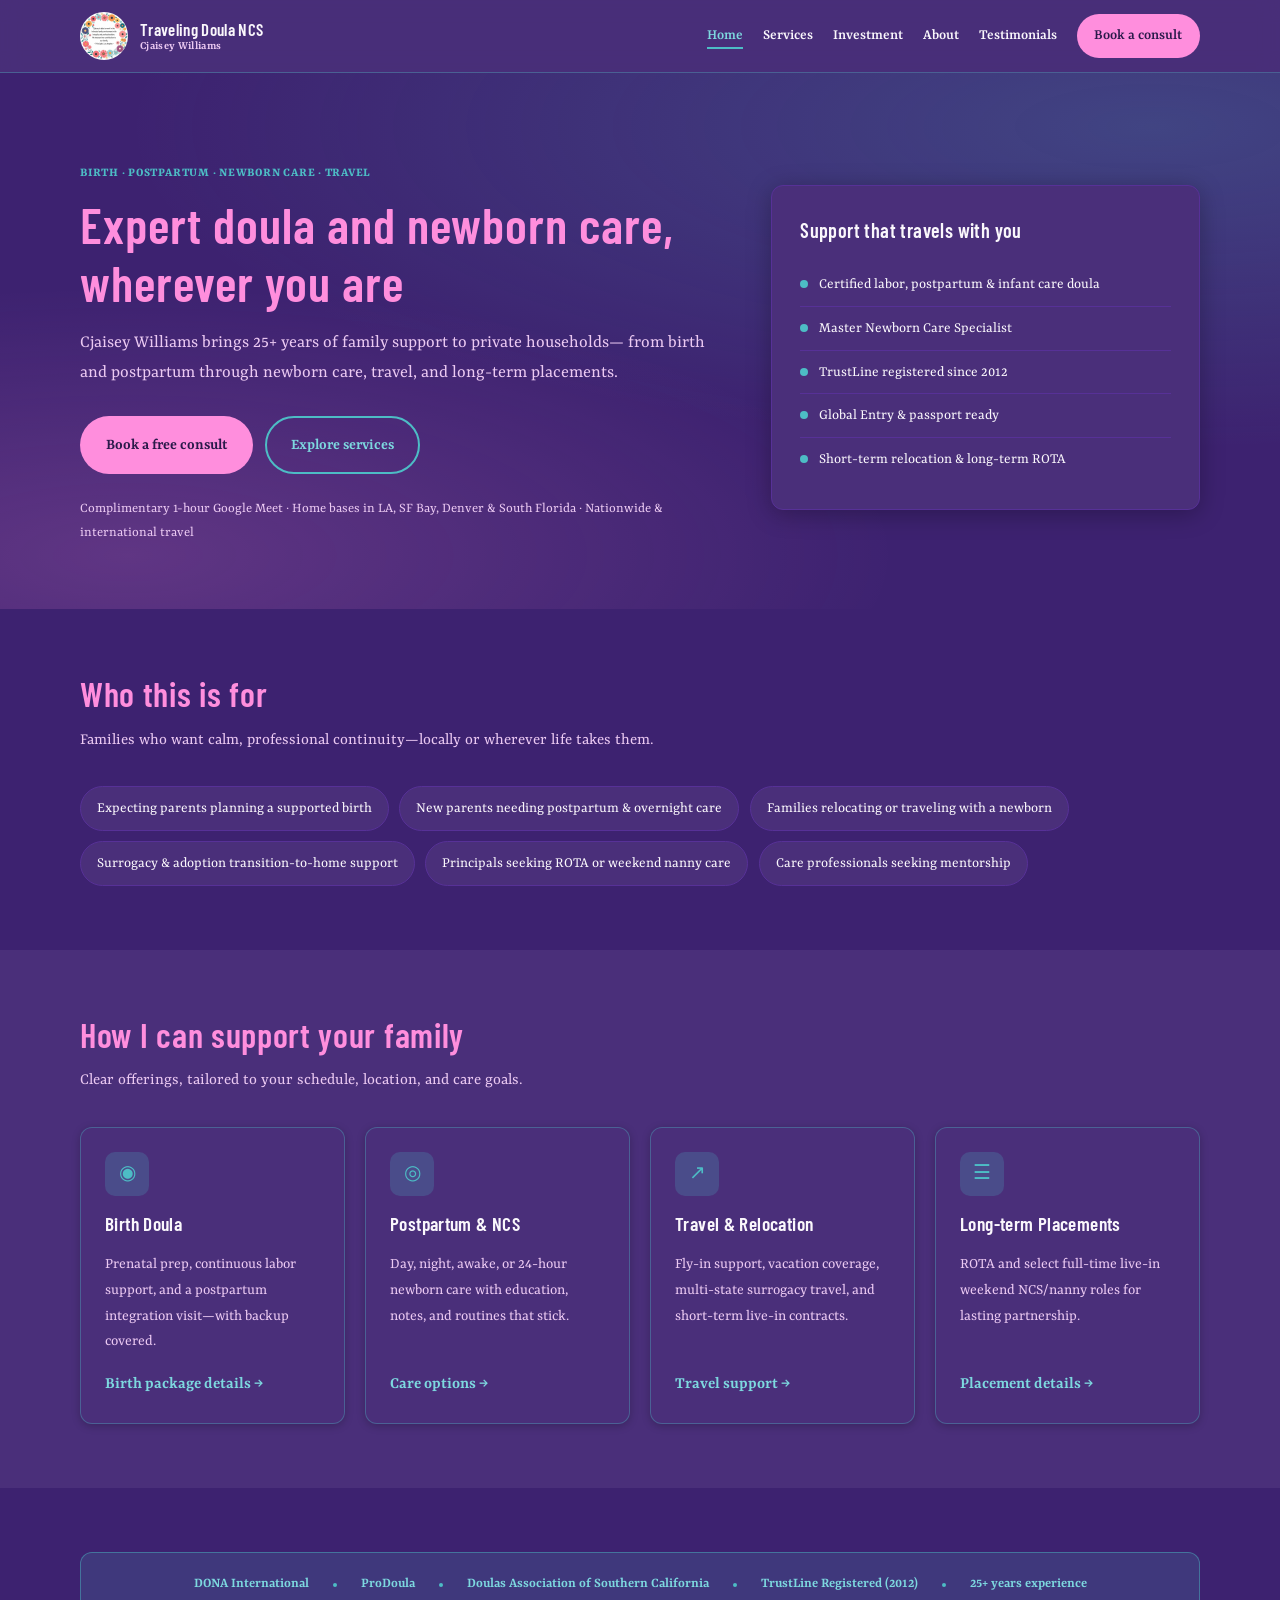
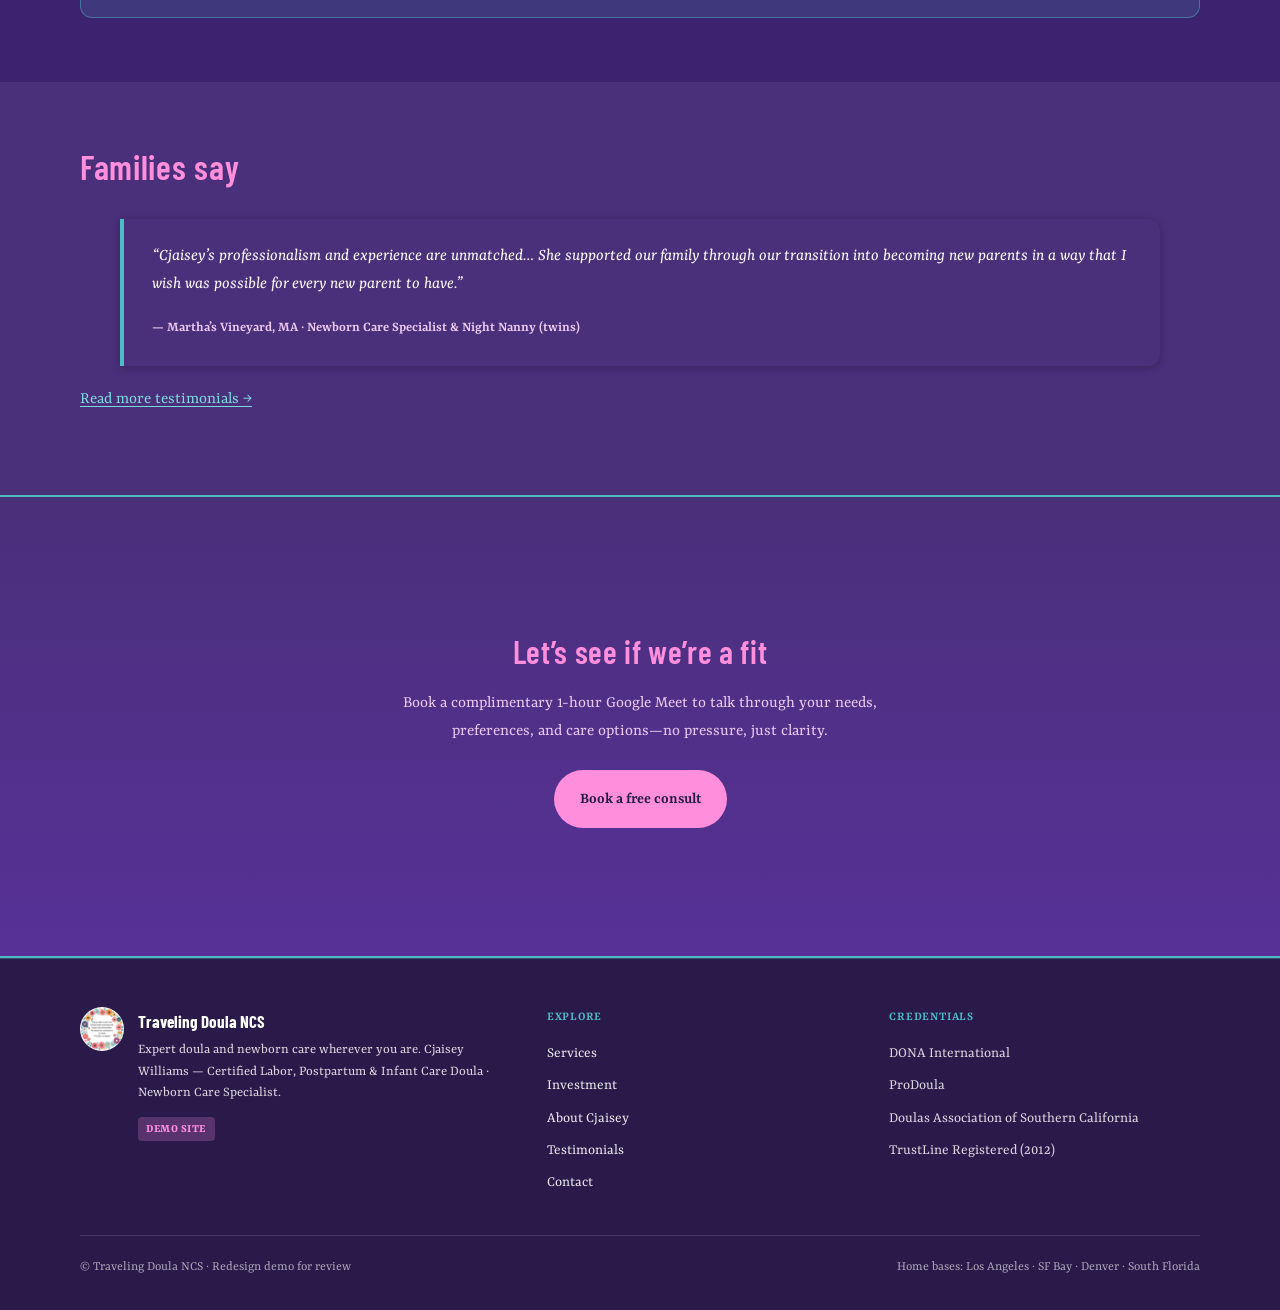
==== index.html @ 1f901da9 "Add Traveling Doula NCS redesign demo for GitHub Pages Publish the static HTML/CSS/JS demo at the re" ====
<!DOCTYPE html>
<html lang="en">
<head>
  <meta charset="utf-8">
  <meta name="viewport" content="width=device-width, initial-scale=1">
  <meta name="description" content="Traveling Doula NCS — Expert birth, postpartum, and newborn care from Cjaisey Williams. Available nationwide and internationally.">
  <title>Traveling Doula NCS — Expert Care Wherever You Are</title>
  <link rel="preconnect" href="https://fonts.googleapis.com">
  <link rel="preconnect" href="https://fonts.gstatic.com" crossorigin>
  <link href="https://fonts.googleapis.com/css2?family=Barlow+Condensed:wght@400;500;600;700&family=Rasa:ital,wght@0,300;0,400;0,500;0,600;0,700;1,400&display=swap" rel="stylesheet">
  <link rel="stylesheet" href="styles.css">
  <link rel="icon" href="assets/logo.png" type="image/png">
</head>
<body>
  <a class="skip-link" href="#main">Skip to content</a>

  <header class="site-header">
    <div class="container header-inner">
      <a class="logo-link" href="index.html">
        <img src="assets/logo.png" width="48" height="48" alt="">
        <span class="logo-text">
          <strong>Traveling Doula NCS</strong>
          <span>Cjaisey Williams</span>
        </span>
      </a>
      <button class="nav-toggle" type="button" aria-expanded="false" aria-controls="site-nav" aria-label="Open menu">
        Menu
      </button>
      <nav class="site-nav" id="site-nav" aria-label="Primary">
        <ul class="nav-list">
          <li><a href="index.html" aria-current="page">Home</a></li>
          <li><a href="services.html">Services</a></li>
          <li><a href="investment.html">Investment</a></li>
          <li><a href="about.html">About</a></li>
          <li><a href="testimonials.html">Testimonials</a></li>
          <li><a href="contact.html" class="nav-cta">Book a consult</a></li>
        </ul>
      </nav>
    </div>
  </header>

  <main id="main">
    <section class="hero">
      <div class="container hero-grid">
        <div>
          <p class="hero-eyebrow">Birth · Postpartum · Newborn Care · Travel</p>
          <h1>Expert doula and newborn care, wherever you are</h1>
          <p class="hero-lead">
            Cjaisey Williams brings 25+ years of family support to private households—
            from birth and postpartum through newborn care, travel, and long-term placements.
          </p>
          <div class="hero-actions">
            <a class="btn btn-primary" href="contact.html">Book a free consult</a>
            <a class="btn btn-secondary" href="services.html">Explore services</a>
          </div>
          <p class="hero-meta">Complimentary 1-hour Google Meet · Home bases in LA, SF Bay, Denver &amp; South Florida · Nationwide &amp; international travel</p>
        </div>
        <aside class="hero-card" aria-label="At a glance">
          <h2>Support that travels with you</h2>
          <ul>
            <li>Certified labor, postpartum &amp; infant care doula</li>
            <li>Master Newborn Care Specialist</li>
            <li>TrustLine registered since 2012</li>
            <li>Global Entry &amp; passport ready</li>
            <li>Short-term relocation &amp; long-term ROTA</li>
          </ul>
        </aside>
      </div>
    </section>

    <section class="section" aria-labelledby="who-heading">
      <div class="container">
        <div class="section-header">
          <h2 id="who-heading">Who this is for</h2>
          <p>Families who want calm, professional continuity—locally or wherever life takes them.</p>
        </div>
        <ul class="chip-list">
          <li class="chip">Expecting parents planning a supported birth</li>
          <li class="chip">New parents needing postpartum &amp; overnight care</li>
          <li class="chip">Families relocating or traveling with a newborn</li>
          <li class="chip">Surrogacy &amp; adoption transition-to-home support</li>
          <li class="chip">Principals seeking ROTA or weekend nanny care</li>
          <li class="chip">Care professionals seeking mentorship</li>
        </ul>
      </div>
    </section>

    <section class="section section-alt" aria-labelledby="pillars-heading">
      <div class="container">
        <div class="section-header">
          <h2 id="pillars-heading">How I can support your family</h2>
          <p>Clear offerings, tailored to your schedule, location, and care goals.</p>
        </div>
        <div class="cards cards-4">
          <article class="card">
            <div class="card-icon" aria-hidden="true">◉</div>
            <h3>Birth Doula</h3>
            <p>Prenatal prep, continuous labor support, and a postpartum integration visit—with backup covered.</p>
            <a class="card-link" href="services.html#birth">Birth package details</a>
          </article>
          <article class="card">
            <div class="card-icon" aria-hidden="true">◎</div>
            <h3>Postpartum &amp; NCS</h3>
            <p>Day, night, awake, or 24-hour newborn care with education, notes, and routines that stick.</p>
            <a class="card-link" href="services.html#postpartum">Care options</a>
          </article>
          <article class="card">
            <div class="card-icon" aria-hidden="true">↗</div>
            <h3>Travel &amp; Relocation</h3>
            <p>Fly-in support, vacation coverage, multi-state surrogacy travel, and short-term live-in contracts.</p>
            <a class="card-link" href="services.html#travel">Travel support</a>
          </article>
          <article class="card">
            <div class="card-icon" aria-hidden="true">☰</div>
            <h3>Long-term Placements</h3>
            <p>ROTA and select full-time live-in weekend NCS/nanny roles for lasting partnership.</p>
            <a class="card-link" href="services.html#long-term">Placement details</a>
          </article>
        </div>
      </div>
    </section>

    <section class="section" aria-labelledby="trust-heading">
      <div class="container">
        <h2 id="trust-heading" class="sr-only">Credentials and memberships</h2>
        <div class="trust-strip" role="list">
          <span role="listitem">DONA International</span>
          <span class="sep" aria-hidden="true"></span>
          <span role="listitem">ProDoula</span>
          <span class="sep" aria-hidden="true"></span>
          <span role="listitem">Doulas Association of Southern California</span>
          <span class="sep" aria-hidden="true"></span>
          <span role="listitem">TrustLine Registered (2012)</span>
          <span class="sep" aria-hidden="true"></span>
          <span role="listitem">25+ years experience</span>
        </div>
      </div>
    </section>

    <section class="section section-alt" aria-labelledby="quote-heading">
      <div class="container">
        <div class="section-header">
          <h2 id="quote-heading">Families say</h2>
        </div>
        <figure class="quote-card">
          <blockquote>
            “Cjaisey’s professionalism and experience are unmatched… She supported our family through our transition into becoming new parents in a way that I wish was possible for every new parent to have.”
          </blockquote>
          <figcaption><cite>— Martha’s Vineyard, MA · Newborn Care Specialist &amp; Night Nanny (twins)</cite></figcaption>
        </figure>
        <p style="margin-top:1.25rem"><a href="testimonials.html">Read more testimonials →</a></p>
      </div>
    </section>

    <section class="section section-sage">
      <div class="container cta-band">
        <h2>Let’s see if we’re a fit</h2>
        <p>Book a complimentary 1-hour Google Meet to talk through your needs, preferences, and care options—no pressure, just clarity.</p>
        <a class="btn btn-primary" href="contact.html">Book a free consult</a>
      </div>
    </section>
  </main>

  <footer class="site-footer">
    <div class="container">
      <div class="footer-grid">
        <div class="footer-brand">
          <img src="assets/logo.png" width="44" height="44" alt="">
          <div>
            <strong>Traveling Doula NCS</strong>
            <p>Expert doula and newborn care wherever you are. Cjaisey Williams — Certified Labor, Postpartum &amp; Infant Care Doula · Newborn Care Specialist.</p>
            <p style="margin-top:0.75rem"><span class="demo-badge">DEMO SITE</span></p>
          </div>
        </div>
        <div class="footer-col">
          <h3>Explore</h3>
          <ul>
            <li><a href="services.html">Services</a></li>
            <li><a href="investment.html">Investment</a></li>
            <li><a href="about.html">About Cjaisey</a></li>
            <li><a href="testimonials.html">Testimonials</a></li>
            <li><a href="contact.html">Contact</a></li>
          </ul>
        </div>
        <div class="footer-col">
          <h3>Credentials</h3>
          <ul>
            <li>DONA International</li>
            <li>ProDoula</li>
            <li>Doulas Association of Southern California</li>
            <li>TrustLine Registered (2012)</li>
          </ul>
        </div>
      </div>
      <div class="footer-bottom">
        <span>© Traveling Doula NCS · Redesign demo for review</span>
        <span>Home bases: Los Angeles · SF Bay · Denver · South Florida</span>
      </div>
    </div>
  </footer>

  <script src="main.js"></script>
</body>
</html>
---- styles.css ----
/* Traveling Doula NCS — Demo Redesign
   Dark purple canvas with live brand pink + teal. WCAG AA contrast preserved.
   Live hues: teal #4DBCC5, pink #FF8EDD, deep purple #573197, muted #7465A8,
   hover purple #B26ED6, lavender #EBC9F2, blue-gray #9199B8.
   Page bg #3D2270; cream text; pink CTAs with dark purple label text. */

:root {
  /* page canvas — deep purple (darker than live #573197 for pink text room) */
  --cream: #3D2270;
  --cream-dark: #573197;
  /* teal brand — bright for accents; lighter sibling for small links on purple */
  --sage: #4DBCC5;
  --sage-dark: #7DD8DF;
  --sage-light: #4A2F7A;
  /* primary text — cream / lavender on purple */
  --charcoal: #FAF7FC;
  --charcoal-muted: #EBC9F2;
  /* pink CTA fill (live #FF8EDD); hover slightly brighter/softer */
  --terracotta: #FF8EDD;
  --terracotta-dark: #F070C8;
  --blush: #EBC9F2;
  /* cards / panels — lighter purple on purple canvas */
  --white: #4A2F7A;
  --focus: #4DBCC5;
  /* pink-button label (dark purple on pink ≈ 7.6:1) */
  --on-pink: #2A1A4A;
  /* true near-white for rare cases (skip link, etc.) */
  --ink-inverse: #FFFFFF;
  /* brand accents */
  --brand-teal: #4DBCC5;
  --brand-pink: #FF8EDD;
  --brand-purple: #573197;
  --brand-purple-deep: #3D2270;
  --brand-purple-header: #4A2F7A;
  --brand-purple-footer: #2A1A4A;
  --brand-purple-hover: #B26ED6;
  --brand-muted-purple: #7465A8;
  --brand-blue-gray: #9199B8;
  --brand-lavender: #EBC9F2;
  --radius: 12px;
  --radius-sm: 8px;
  --shadow: 0 4px 24px rgba(0, 0, 0, 0.28);
  --shadow-sm: 0 2px 8px rgba(0, 0, 0, 0.22);
  --font-display: "Barlow Condensed", "Arial Narrow", "Segoe UI", sans-serif;
  --font-body: "Rasa", Georgia, "Times New Roman", serif;
  --max: 1120px;
  --header-h: 72px;
  --space: clamp(1rem, 3vw, 2rem);
}

*, *::before, *::after { box-sizing: border-box; }

html {
  scroll-behavior: smooth;
  -webkit-text-size-adjust: 100%;
}

@media (prefers-reduced-motion: reduce) {
  html { scroll-behavior: auto; }
  *, *::before, *::after {
    animation-duration: 0.01ms !important;
    animation-iteration-count: 1 !important;
    transition-duration: 0.01ms !important;
  }
}

body {
  margin: 0;
  font-family: var(--font-body);
  font-size: 1.0625rem;
  line-height: 1.65;
  color: var(--charcoal);
  background: var(--cream);
  min-height: 100vh;
  overflow-x: clip;
}

/* Larger tap targets for interactive controls */
button,
.btn,
.nav-toggle,
.nav-cta {
  min-height: 44px;
}

img { max-width: 100%; height: auto; display: block; }

h1, h2, h3, h4, .site-title, .logo-text {
  letter-spacing: 0.02em;
  font-weight: 600;
}
a { color: var(--sage-dark); text-decoration-thickness: 1px; text-underline-offset: 3px; }
a:hover { color: var(--brand-pink); }

:focus-visible {
  outline: 3px solid var(--focus);
  outline-offset: 3px;
}

.skip-link {
  position: absolute;
  left: -9999px;
  top: 0;
  z-index: 1000;
  background: var(--brand-purple-footer);
  color: var(--ink-inverse);
  padding: 0.75rem 1.25rem;
  font-weight: 600;
  text-decoration: none;
  border-radius: 0 0 var(--radius-sm) 0;
  border: 2px solid transparent;
}
.skip-link:focus {
  left: 0;
  outline: 3px solid var(--focus);
  outline-offset: 2px;
  border-color: var(--sage);
}

.container {
  width: min(100% - 2rem, var(--max));
  margin-inline: auto;
}

/* Header */
.site-header {
  position: sticky;
  top: 0;
  z-index: 100;
  background: rgba(74, 47, 122, 0.94);
  backdrop-filter: blur(10px);
  border-bottom: 1px solid rgba(77, 188, 197, 0.35);
}

.header-inner {
  display: flex;
  align-items: center;
  justify-content: space-between;
  min-height: var(--header-h);
  gap: 1rem;
}

.logo-link {
  display: flex;
  align-items: center;
  gap: 0.75rem;
  text-decoration: none;
  color: var(--charcoal);
  flex-shrink: 0;
}
.logo-link img {
  width: 48px;
  height: 48px;
  border-radius: 50%;
  object-fit: cover;
}
.logo-text {
  display: flex;
  flex-direction: column;
  line-height: 1.2;
}
.logo-text strong {
  font-family: var(--font-display);
  font-size: 1.05rem;
  font-weight: 600;
}
.logo-text span {
  font-size: 0.75rem;
  color: var(--charcoal-muted);
}

.nav-toggle {
  display: none;
  background: transparent;
  border: 2px solid var(--sage);
  color: var(--sage-dark);
  border-radius: var(--radius-sm);
  padding: 0.5rem 0.85rem;
  min-width: 44px;
  min-height: 44px;
  cursor: pointer;
  font: inherit;
  font-weight: 600;
  font-size: 0.9rem;
}
.nav-toggle[aria-expanded="true"] {
  background: var(--sage);
  color: var(--on-pink);
}

.nav-list {
  display: flex;
  align-items: center;
  gap: 0.25rem 1.25rem;
  list-style: none;
  margin: 0;
  padding: 0;
}
.nav-list a {
  text-decoration: none;
  color: var(--charcoal);
  font-weight: 550;
  font-size: 0.95rem;
  padding: 0.35rem 0;
}
.nav-list a:hover,
.nav-list a[aria-current="page"] {
  color: var(--sage-dark);
}
.nav-list a[aria-current="page"] {
  box-shadow: inset 0 -2px 0 var(--sage);
}
.nav-cta {
  background: var(--terracotta) !important;
  color: var(--on-pink) !important;
  padding: 0.55rem 1.1rem !important;
  border-radius: 999px;
  box-shadow: none !important;
  text-decoration: none !important;
  display: inline-flex !important;
  align-items: center;
  justify-content: center;
  min-height: 44px;
}
.nav-cta:hover {
  background: var(--terracotta-dark) !important;
  color: var(--on-pink) !important;
}

@media (max-width: 860px) {
  .nav-toggle { display: inline-flex; align-items: center; justify-content: center; gap: 0.35rem; }
  .site-nav {
    position: fixed;
    inset: var(--header-h) 0 auto 0;
    background: var(--cream);
    border-bottom: 1px solid var(--cream-dark);
    padding: 0.75rem 1rem 1.25rem;
    transform: translateY(-120%);
    opacity: 0;
    visibility: hidden;
    transition: transform 0.2s ease, opacity 0.2s ease, visibility 0.2s;
    max-height: calc(100vh - var(--header-h));
    overflow-y: auto;
    -webkit-overflow-scrolling: touch;
    box-shadow: var(--shadow);
  }
  .site-nav.is-open {
    transform: translateY(0);
    opacity: 1;
    visibility: visible;
  }
  .nav-list {
    flex-direction: column;
    align-items: stretch;
    gap: 0.15rem;
  }
  .nav-list a {
    display: flex;
    align-items: center;
    min-height: 44px;
    padding: 0.75rem 1rem;
    border-radius: var(--radius-sm);
  }
  .nav-list a[aria-current="page"] {
    background: var(--sage-light);
    box-shadow: none;
  }
  .nav-cta {
    text-align: center;
    margin-top: 0.5rem;
    width: 100%;
  }
  body.nav-open { overflow: hidden; }
  /* Prevent logo + menu crowding on narrow phones */
  .logo-text strong { font-size: 0.98rem; }
  .logo-link img { width: 44px; height: 44px; }
}

@media (max-width: 380px) {
  .logo-text span { display: none; }
  .container { width: min(100% - 1.5rem, var(--max)); }
}

/* Buttons */
.btn {
  display: inline-flex;
  align-items: center;
  justify-content: center;
  gap: 0.5rem;
  padding: 0.85rem 1.5rem;
  min-height: 44px;
  border-radius: 999px;
  font-family: inherit;
  font-size: 1rem;
  font-weight: 600;
  text-decoration: none;
  border: 2px solid transparent;
  cursor: pointer;
  transition: background 0.15s, color 0.15s, border-color 0.15s;
}
.btn-primary {
  background: var(--terracotta);
  color: var(--on-pink);
}
.btn-primary:hover {
  background: var(--terracotta-dark);
  color: var(--on-pink);
}
.btn-secondary {
  background: transparent;
  color: var(--sage-dark);
  border-color: var(--sage);
}
.btn-secondary:hover {
  background: rgba(77, 188, 197, 0.18);
  color: var(--charcoal);
  border-color: var(--sage-dark);
}
.btn-ghost {
  background: var(--white);
  color: var(--charcoal);
  border-color: var(--cream-dark);
}
.btn-ghost:hover {
  border-color: var(--sage);
}

/* Hero */
.hero {
  padding: clamp(2.5rem, 6vw, 5rem) 0 clamp(2rem, 5vw, 4rem);
  background:
    radial-gradient(ellipse 80% 60% at 90% 10%, rgba(77, 188, 197, 0.22), transparent),
    radial-gradient(ellipse 60% 50% at 10% 90%, rgba(255, 142, 221, 0.18), transparent),
    var(--cream);
}
.hero-grid {
  display: grid;
  gap: 2.5rem;
  align-items: center;
}
@media (min-width: 800px) {
  .hero-grid { grid-template-columns: 1.2fr 0.8fr; gap: 3rem; }
}
.hero-eyebrow {
  display: inline-block;
  font-size: 0.8rem;
  font-weight: 700;
  letter-spacing: 0.06em;
  text-transform: uppercase;
  color: var(--sage);
  margin-bottom: 0.75rem;
}
.hero h1 {
  font-family: var(--font-display);
  font-size: clamp(2rem, 5vw, 3.15rem);
  font-weight: 600;
  line-height: 1.15;
  margin: 0 0 1rem;
  color: var(--brand-pink);
}
.hero-lead {
  font-size: 1.15rem;
  color: var(--charcoal-muted);
  margin: 0 0 1.75rem;
  max-width: 36em;
}
.hero-actions {
  display: flex;
  flex-wrap: wrap;
  gap: 0.75rem;
  margin-bottom: 1.5rem;
}
@media (max-width: 480px) {
  .hero-actions { flex-direction: column; align-items: stretch; }
  .hero-actions .btn { width: 100%; }
  .hero-card { padding: 1.25rem; }
  .hero { padding-top: 2rem; }
}
.hero-meta {
  font-size: 0.9rem;
  color: var(--charcoal-muted);
  margin: 0;
}
.hero-card {
  background: var(--white);
  border-radius: var(--radius);
  padding: 1.75rem;
  box-shadow: var(--shadow);
  border: 1px solid var(--cream-dark);
}
.hero-card h2 {
  font-family: var(--font-display);
  font-size: 1.25rem;
  margin: 0 0 1rem;
}
.hero-card ul {
  margin: 0;
  padding: 0;
  list-style: none;
}
.hero-card li {
  display: flex;
  gap: 0.65rem;
  padding: 0.55rem 0;
  border-bottom: 1px solid var(--cream-dark);
  font-size: 0.95rem;
}
.hero-card li:last-child { border-bottom: none; }
.hero-card li::before {
  content: "";
  width: 8px;
  height: 8px;
  margin-top: 0.5rem;
  border-radius: 50%;
  background: var(--sage);
  flex-shrink: 0;
}

/* Sections */
.section {
  padding: clamp(2.5rem, 5vw, 4.5rem) 0;
}
.section-alt { background: var(--white); }
.section-sage {
  background: linear-gradient(180deg, #4A2F7A 0%, #573197 100%);
  color: var(--charcoal);
  border-block: 2px solid var(--sage);
}
.section-sage a { color: var(--sage-dark); }
.section-sage .btn-primary {
  background: var(--terracotta);
  color: var(--on-pink);
}
.section-sage .btn-primary:hover {
  background: var(--terracotta-dark);
  color: var(--on-pink);
}
.section-header {
  max-width: 40rem;
  margin-bottom: 2rem;
}
.section-header h2 {
  font-family: var(--font-display);
  font-size: clamp(1.6rem, 3vw, 2.15rem);
  font-weight: 600;
  margin: 0 0 0.75rem;
  line-height: 1.2;
  color: var(--brand-pink);
}
.section-header p {
  margin: 0;
  color: var(--charcoal-muted);
  font-size: 1.05rem;
}
.section-sage .section-header p { color: var(--charcoal-muted); }

/* Cards grid */
.cards {
  display: grid;
  gap: 1.25rem;
}
@media (min-width: 600px) {
  .cards-2 { grid-template-columns: repeat(2, 1fr); }
  .cards-3 { grid-template-columns: repeat(2, 1fr); }
  .cards-4 { grid-template-columns: repeat(2, 1fr); }
}
@media (min-width: 900px) {
  .cards-3 { grid-template-columns: repeat(3, 1fr); }
  .cards-4 { grid-template-columns: repeat(4, 1fr); }
}

.card {
  background: var(--white);
  border: 1px solid rgba(77, 188, 197, 0.35);
  border-radius: var(--radius);
  padding: 1.5rem;
  box-shadow: var(--shadow-sm);
  display: flex;
  flex-direction: column;
  gap: 0.75rem;
  height: 100%;
}
.card-icon {
  width: 44px;
  height: 44px;
  border-radius: 10px;
  background: rgba(77, 188, 197, 0.2);
  color: var(--sage);
  display: grid;
  place-items: center;
  font-size: 1.25rem;
}
.card h3 {
  font-family: var(--font-display);
  font-size: 1.2rem;
  font-weight: 600;
  margin: 0;
}
.card p {
  margin: 0;
  color: var(--charcoal-muted);
  flex-grow: 1;
  font-size: 0.98rem;
}
.card .card-link,
a.card .card-link {
  font-weight: 600;
  text-decoration: none;
  color: var(--sage-dark);
  margin-top: 0.25rem;
}
.card a.card-link:hover,
a.card:hover .card-link,
a.card:focus-visible .card-link {
  color: var(--brand-pink);
}
.card-link::after { content: " →"; }

/* Whole-card jump links (services hub) */
a.card {
  text-decoration: none;
  color: inherit;
  transition: border-color 0.15s, box-shadow 0.15s;
}
a.card:hover {
  border-color: var(--sage);
  box-shadow: var(--shadow);
}
a.card:focus-visible {
  outline: 3px solid var(--focus);
  outline-offset: 3px;
}

/* Trust strip */
.trust-strip {
  display: flex;
  flex-wrap: wrap;
  gap: 0.75rem 1.5rem;
  justify-content: center;
  align-items: center;
  padding: 1.25rem;
  background: rgba(77, 188, 197, 0.14);
  border: 1px solid rgba(77, 188, 197, 0.45);
  border-radius: var(--radius);
  font-size: 0.9rem;
  font-weight: 600;
  color: var(--sage-dark);
  text-align: center;
}
.trust-strip span { white-space: normal; }
@media (min-width: 700px) {
  .trust-strip span:not(.sep) { white-space: nowrap; }
}
.trust-strip .sep {
  width: 4px;
  height: 4px;
  border-radius: 50%;
  background: var(--sage);
  display: none;
}
@media (min-width: 700px) {
  .trust-strip .sep { display: inline-block; }
}

/* Who for */
.chip-list {
  display: flex;
  flex-wrap: wrap;
  gap: 0.65rem;
  list-style: none;
  margin: 0;
  padding: 0;
}
.chip {
  background: var(--white);
  border: 1px solid var(--cream-dark);
  border-radius: 999px;
  padding: 0.55rem 1rem;
  font-size: 0.95rem;
  color: var(--charcoal);
}
@media (max-width: 480px) {
  .chip { width: 100%; border-radius: var(--radius-sm); }
  .chip-list { gap: 0.5rem; }
}

/* Testimonial snippet */
.quote-card {
  background: var(--white);
  border-left: 4px solid var(--sage);
  border-radius: 0 var(--radius) var(--radius) 0;
  padding: 1.5rem 1.75rem;
  box-shadow: var(--shadow-sm);
}
.quote-card blockquote {
  margin: 0 0 1rem;
  font-size: 1.1rem;
  font-style: italic;
  color: var(--charcoal);
  line-height: 1.55;
}
.quote-card cite {
  font-style: normal;
  font-size: 0.9rem;
  font-weight: 600;
  color: var(--charcoal-muted);
}

/* Page hero (inner pages) */
.page-hero {
  padding: clamp(2rem, 4vw, 3rem) 0 1.5rem;
  border-bottom: 1px solid var(--cream-dark);
}
.page-hero h1 {
  font-family: var(--font-display);
  font-size: clamp(1.85rem, 4vw, 2.6rem);
  margin: 0 0 0.75rem;
  line-height: 1.2;
  color: var(--brand-pink);
}
.page-hero p {
  margin: 0;
  max-width: 40rem;
  color: var(--charcoal-muted);
  font-size: 1.1rem;
}

/* Tables */
.rate-table-wrap {
  overflow-x: auto;
  border-radius: var(--radius);
  border: 1px solid var(--cream-dark);
  background: var(--white);
  -webkit-overflow-scrolling: touch;
  overscroll-behavior-x: contain;
  scrollbar-gutter: stable;
}
.rate-table-wrap:focus-within {
  outline: 2px solid var(--focus);
  outline-offset: 2px;
}
table.rates {
  width: 100%;
  border-collapse: collapse;
  font-size: 0.95rem;
  min-width: 480px;
}
table.rates th,
table.rates td {
  padding: 0.9rem 1rem;
  text-align: left;
  border-bottom: 1px solid var(--cream-dark);
}
@media (max-width: 560px) {
  table.rates { font-size: 0.9rem; min-width: 420px; }
  table.rates th,
  table.rates td { padding: 0.85rem 0.75rem; }
}
table.rates th {
  background: rgba(77, 188, 197, 0.16);
  color: var(--sage-dark);
  font-weight: 700;
  font-size: 0.85rem;
  text-transform: uppercase;
  letter-spacing: 0.04em;
}
table.rates tr:last-child td { border-bottom: none; }
table.rates td:last-child,
table.rates th:last-child { text-align: right; }
.rate-note {
  font-size: 0.9rem;
  color: var(--charcoal-muted);
  margin: 0.75rem 0 0;
}

/* Package highlight */
.package-card {
  background: var(--white);
  border: 1px solid var(--cream-dark);
  border-radius: var(--radius);
  padding: 1.75rem;
  box-shadow: var(--shadow-sm);
}
@media (max-width: 480px) {
  .package-card { padding: 1.25rem; }
  .package-price { font-size: 1.75rem; }
  .card { padding: 1.25rem; }
  .section { padding-block: 2rem; }
  .page-hero { padding-top: 1.5rem; }
}
.package-card.featured {
  border-color: var(--sage);
  box-shadow: 0 0 0 1px var(--sage), var(--shadow);
}
.package-price {
  font-family: var(--font-display);
  font-size: 2rem;
  font-weight: 600;
  color: var(--sage-dark);
  margin: 0.25rem 0 1rem;
}
.package-price span {
  font-size: 1rem;
  font-family: var(--font-body);
  font-weight: 500;
  color: var(--charcoal-muted);
}
.package-card ul {
  margin: 0;
  padding: 0 0 0 1.15rem;
}
.package-card li { margin-bottom: 0.5rem; }
.badge {
  display: inline-block;
  background: rgba(77, 188, 197, 0.2);
  color: var(--sage-dark);
  border: 1px solid rgba(77, 188, 197, 0.45);
  font-size: 0.75rem;
  font-weight: 700;
  letter-spacing: 0.04em;
  text-transform: uppercase;
  padding: 0.3rem 0.65rem;
  border-radius: 999px;
  margin-bottom: 0.5rem;
}
.credit-banner {
  background: rgba(77, 188, 197, 0.14);
  border: 1px solid rgba(77, 188, 197, 0.4);
  border-radius: var(--radius);
  padding: 1.25rem 1.5rem;
  display: grid;
  gap: 1rem;
}
@media (min-width: 700px) {
  .credit-banner { grid-template-columns: 1fr 1fr; }
}
.credit-item strong {
  display: block;
  font-family: var(--font-display);
  font-size: 1.35rem;
  color: var(--sage-dark);
  margin-bottom: 0.25rem;
}

/* Accordion */
.accordion {
  border: 1px solid var(--cream-dark);
  border-radius: var(--radius);
  background: var(--white);
  overflow: hidden;
}
.accordion + .accordion { margin-top: 0.75rem; }
.accordion summary {
  padding: 1rem 1.15rem;
  min-height: 48px;
  font-weight: 650;
  cursor: pointer;
  list-style: none;
  display: flex;
  justify-content: space-between;
  align-items: center;
  gap: 1rem;
  color: var(--charcoal);
}
.accordion summary::-webkit-details-marker { display: none; }
.accordion summary::after {
  content: "+";
  font-size: 1.35rem;
  color: var(--sage);
  font-weight: 400;
  line-height: 1;
  flex-shrink: 0;
}
.accordion[open] summary::after { content: "−"; }
.accordion summary:hover { background: rgba(77, 188, 197, 0.12); }
.accordion summary:focus { outline: none; }
.accordion summary:focus-visible {
  outline: 3px solid var(--focus);
  outline-offset: -3px;
  background: rgba(77, 188, 197, 0.12);
}
@media (max-width: 480px) {
  .accordion summary { padding: 1rem; gap: 0.75rem; }
  .accordion-body { padding: 0 1rem 1.1rem; }
}
.accordion-body {
  padding: 0 1.25rem 1.25rem;
  color: var(--charcoal-muted);
  border-top: 1px solid var(--cream-dark);
}
.accordion-body > *:first-child { margin-top: 1rem; }
.accordion-body ul { padding-left: 1.2rem; }

/* Timeline / about */
.timeline {
  list-style: none;
  margin: 0;
  padding: 0;
  border-left: 3px solid var(--sage-light);
}
.timeline li {
  position: relative;
  padding: 0 0 1.5rem 1.5rem;
}
.timeline li::before {
  content: "";
  position: absolute;
  left: -7px;
  top: 0.4rem;
  width: 11px;
  height: 11px;
  border-radius: 50%;
  background: var(--sage);
  border: 2px solid var(--cream);
}
.timeline li:last-child { padding-bottom: 0; }
.timeline time {
  display: block;
  font-size: 0.8rem;
  font-weight: 700;
  color: var(--sage-dark);
  letter-spacing: 0.03em;
  margin-bottom: 0.2rem;
}
.timeline strong { display: block; margin-bottom: 0.15rem; }

.bio-grid {
  display: grid;
  gap: 2rem;
}
@media (min-width: 800px) {
  .bio-grid { grid-template-columns: 1.4fr 1fr; align-items: start; }
}
.stat-grid {
  display: grid;
  gap: 0.75rem;
  grid-template-columns: 1fr 1fr;
}
.stat {
  background: var(--white);
  border: 1px solid var(--cream-dark);
  border-radius: var(--radius-sm);
  padding: 1rem;
  text-align: center;
}
.stat strong {
  display: block;
  font-family: var(--font-display);
  font-size: 1.5rem;
  color: var(--sage-dark);
}
.stat span {
  font-size: 0.8rem;
  color: var(--charcoal-muted);
}

/* Testimonials page */
.testimonial-grid {
  display: grid;
  gap: 1.25rem;
}
@media (min-width: 700px) {
  .testimonial-grid { grid-template-columns: repeat(2, 1fr); }
}
.testimonial {
  background: var(--white);
  border: 1px solid var(--cream-dark);
  border-radius: var(--radius);
  padding: 1.5rem;
  box-shadow: var(--shadow-sm);
  display: flex;
  flex-direction: column;
}
.testimonial.span-2 {
  grid-column: 1 / -1;
}
.testimonial .tag {
  align-self: flex-start;
  font-size: 0.7rem;
  font-weight: 700;
  text-transform: uppercase;
  letter-spacing: 0.05em;
  background: var(--terracotta);
  color: var(--on-pink);
  padding: 0.25rem 0.55rem;
  border-radius: 999px;
  margin-bottom: 0.75rem;
}
.testimonial blockquote {
  margin: 0 0 1rem;
  flex-grow: 1;
  font-size: 1rem;
  line-height: 1.6;
}
.testimonial footer {
  font-size: 0.9rem;
  font-weight: 600;
  color: var(--charcoal-muted);
}

/* Forms */
.form-layout {
  display: grid;
  gap: 2rem;
}
@media (min-width: 800px) {
  .form-layout { grid-template-columns: 1fr 1.2fr; align-items: start; }
}
.contact-info {
  background: var(--white);
  border: 1px solid var(--cream-dark);
  border-radius: var(--radius);
  padding: 1.5rem;
}
.contact-info h2 {
  font-family: var(--font-display);
  font-size: 1.25rem;
  margin: 0 0 1rem;
}
.contact-info dl {
  margin: 0;
}
.contact-info dt {
  font-weight: 700;
  font-size: 0.85rem;
  color: var(--sage);
  margin-top: 1rem;
}
.contact-info dt:first-child { margin-top: 0; }
.contact-info dd {
  margin: 0.25rem 0 0;
  color: var(--charcoal-muted);
}

.demo-notice {
  background: rgba(178, 110, 214, 0.22);
  border: 1px solid var(--brand-purple-hover);
  color: var(--charcoal);
  border-radius: var(--radius-sm);
  padding: 0.9rem 1rem;
  font-size: 0.92rem;
  margin-bottom: 1.25rem;
  line-height: 1.5;
}
.demo-notice strong { color: var(--brand-pink); }

.form-card {
  background: var(--white);
  border: 1px solid var(--cream-dark);
  border-radius: var(--radius);
  padding: 1.5rem;
  box-shadow: var(--shadow-sm);
}
.form-row {
  display: grid;
  gap: 1rem;
  margin-bottom: 1rem;
}
@media (min-width: 560px) {
  .form-row.two { grid-template-columns: 1fr 1fr; }
}
.field label {
  display: block;
  font-weight: 600;
  font-size: 0.9rem;
  margin-bottom: 0.35rem;
}
.field .req {
  color: var(--brand-pink);
  font-weight: 700;
  margin-left: 0.15rem;
}
.field .hint {
  display: block;
  font-size: 0.8rem;
  font-weight: 400;
  color: var(--charcoal-muted);
  margin-top: 0.15rem;
}
.field .field-error {
  display: none;
  margin-top: 0.35rem;
  font-size: 0.85rem;
  font-weight: 600;
  color: #FFB4E8;
}
.was-validated .field input:invalid ~ .field-error,
.was-validated .field textarea:invalid ~ .field-error,
.was-validated .field select:invalid ~ .field-error,
.was-validated .field:has(:invalid) > .field-error {
  display: block;
}
.field input,
.field select,
.field textarea {
  width: 100%;
  min-height: 44px;
  padding: 0.7rem 0.85rem;
  border: 1.5px solid rgba(77, 188, 197, 0.45);
  border-radius: var(--radius-sm);
  font: inherit;
  background: #34205F;
  color: var(--charcoal);
}
.was-validated .field input:invalid,
.was-validated .field select:invalid,
.was-validated .field textarea:invalid {
  border-color: #FF8EDD;
  outline: 2px solid rgba(255, 142, 221, 0.35);
  outline-offset: 0;
}
.field input::placeholder,
.field textarea::placeholder {
  color: var(--brand-blue-gray);
}
.field input:focus,
.field select:focus,
.field textarea:focus {
  border-color: var(--sage);
  background: #3D2270;
  outline: 3px solid rgba(77, 188, 197, 0.45);
  outline-offset: 0;
}
.field option {
  background: #3D2270;
  color: var(--charcoal);
}
.field textarea { min-height: 120px; resize: vertical; }
.checkbox-group {
  display: flex;
  flex-wrap: wrap;
  gap: 0.5rem 1rem;
}
.checkbox-group label {
  display: flex;
  align-items: center;
  gap: 0.5rem;
  font-weight: 500;
  font-size: 0.95rem;
  cursor: pointer;
  min-height: 44px;
  padding: 0.25rem 0;
}
.checkbox-group input[type="checkbox"] {
  width: 1.15rem;
  height: 1.15rem;
  accent-color: var(--sage);
  flex-shrink: 0;
}
.form-actions { margin-top: 0.5rem; }
.form-success {
  display: none;
  background: rgba(77, 188, 197, 0.18);
  border: 1px solid var(--sage);
  color: var(--sage-dark);
  padding: 1rem;
  border-radius: var(--radius-sm);
  margin-top: 1rem;
  font-weight: 600;
}
.form-success.is-visible { display: block; }

/* CTA band */
.cta-band {
  text-align: center;
  padding: clamp(2.5rem, 5vw, 4rem) 0;
}
.cta-band h2 {
  font-family: var(--font-display);
  font-size: clamp(1.5rem, 3vw, 2rem);
  margin: 0 0 0.75rem;
  color: var(--brand-pink);
}
.cta-band p {
  margin: 0 auto 1.5rem;
  max-width: 32rem;
  color: var(--charcoal-muted);
}
.section-sage .cta-band p { color: var(--charcoal-muted); }

/* Footer */
.site-footer {
  background: var(--brand-purple-footer);
  color: rgba(250, 247, 252, 0.85);
  padding: 3rem 0 2rem;
  margin-top: auto;
  border-top: 1px solid rgba(77, 188, 197, 0.3);
}
.site-footer a {
  color: rgba(250, 247, 252, 0.92);
  text-decoration: none;
}
.site-footer a:hover { color: var(--brand-pink); text-decoration: underline; }
.footer-grid {
  display: grid;
  gap: 2rem;
  margin-bottom: 2rem;
}
@media (min-width: 700px) {
  .footer-grid { grid-template-columns: 1.4fr 1fr 1fr; }
}
.footer-brand {
  display: flex;
  gap: 0.85rem;
  align-items: flex-start;
}
.footer-brand img {
  width: 44px;
  height: 44px;
  border-radius: 50%;
  flex-shrink: 0;
}
.footer-brand strong {
  display: block;
  font-family: var(--font-display);
  color: var(--ink-inverse);
  margin-bottom: 0.35rem;
}
.footer-brand p {
  margin: 0;
  font-size: 0.9rem;
  line-height: 1.5;
}
.footer-col h3 {
  font-size: 0.8rem;
  text-transform: uppercase;
  letter-spacing: 0.06em;
  color: var(--sage);
  margin: 0 0 0.85rem;
}
.footer-col ul {
  list-style: none;
  margin: 0;
  padding: 0;
}
.footer-col li { margin-bottom: 0.45rem; font-size: 0.95rem; }
.footer-bottom {
  border-top: 1px solid rgba(255,255,255,0.12);
  padding-top: 1.25rem;
  font-size: 0.85rem;
  display: flex;
  flex-wrap: wrap;
  gap: 0.5rem 1.5rem;
  justify-content: space-between;
  color: rgba(255,255,255,0.6);
}
@media (max-width: 560px) {
  .site-footer { padding: 2.25rem 0 1.75rem; }
  .footer-grid { gap: 1.5rem; }
  .footer-bottom { flex-direction: column; gap: 0.5rem; }
  .footer-col li a {
    display: inline-flex;
    align-items: center;
    min-height: 44px;
  }
}
.demo-badge {
  display: inline-block;
  background: rgba(255, 142, 221, 0.22);
  color: var(--brand-pink);
  font-size: 0.75rem;
  font-weight: 700;
  padding: 0.2rem 0.55rem;
  border-radius: 4px;
  letter-spacing: 0.04em;
}

/* Utilities */
.mt-0 { margin-top: 0; }
.mb-1 { margin-bottom: 1rem; }
.mb-2 { margin-bottom: 2rem; }
.text-center { text-align: center; }
.sr-only {
  position: absolute;
  width: 1px;
  height: 1px;
  padding: 0;
  margin: -1px;
  overflow: hidden;
  clip: rect(0,0,0,0);
  white-space: nowrap;
  border: 0;
}
.prose { max-width: 42rem; }
.prose p { margin: 0 0 1rem; color: var(--charcoal-muted); }
.prose p:last-child { margin-bottom: 0; }
.two-col {
  display: grid;
  gap: 1.25rem;
}
@media (min-width: 700px) {
  .two-col { grid-template-columns: 1fr 1fr; }
}
.list-clean {
  margin: 0;
  padding: 0;
  list-style: none;
}
.list-clean li {
  padding: 0.75rem 0;
  border-bottom: 1px solid var(--cream-dark);
  display: flex;
  justify-content: space-between;
  gap: 0.5rem 1rem;
  flex-wrap: wrap;
  align-items: baseline;
}
@media (max-width: 480px) {
  .list-clean li { flex-direction: column; gap: 0.2rem; }
}
.list-clean li:last-child { border-bottom: none; }
.list-clean .label { font-weight: 600; }
.list-clean .value { color: var(--sage-dark); font-weight: 650; }
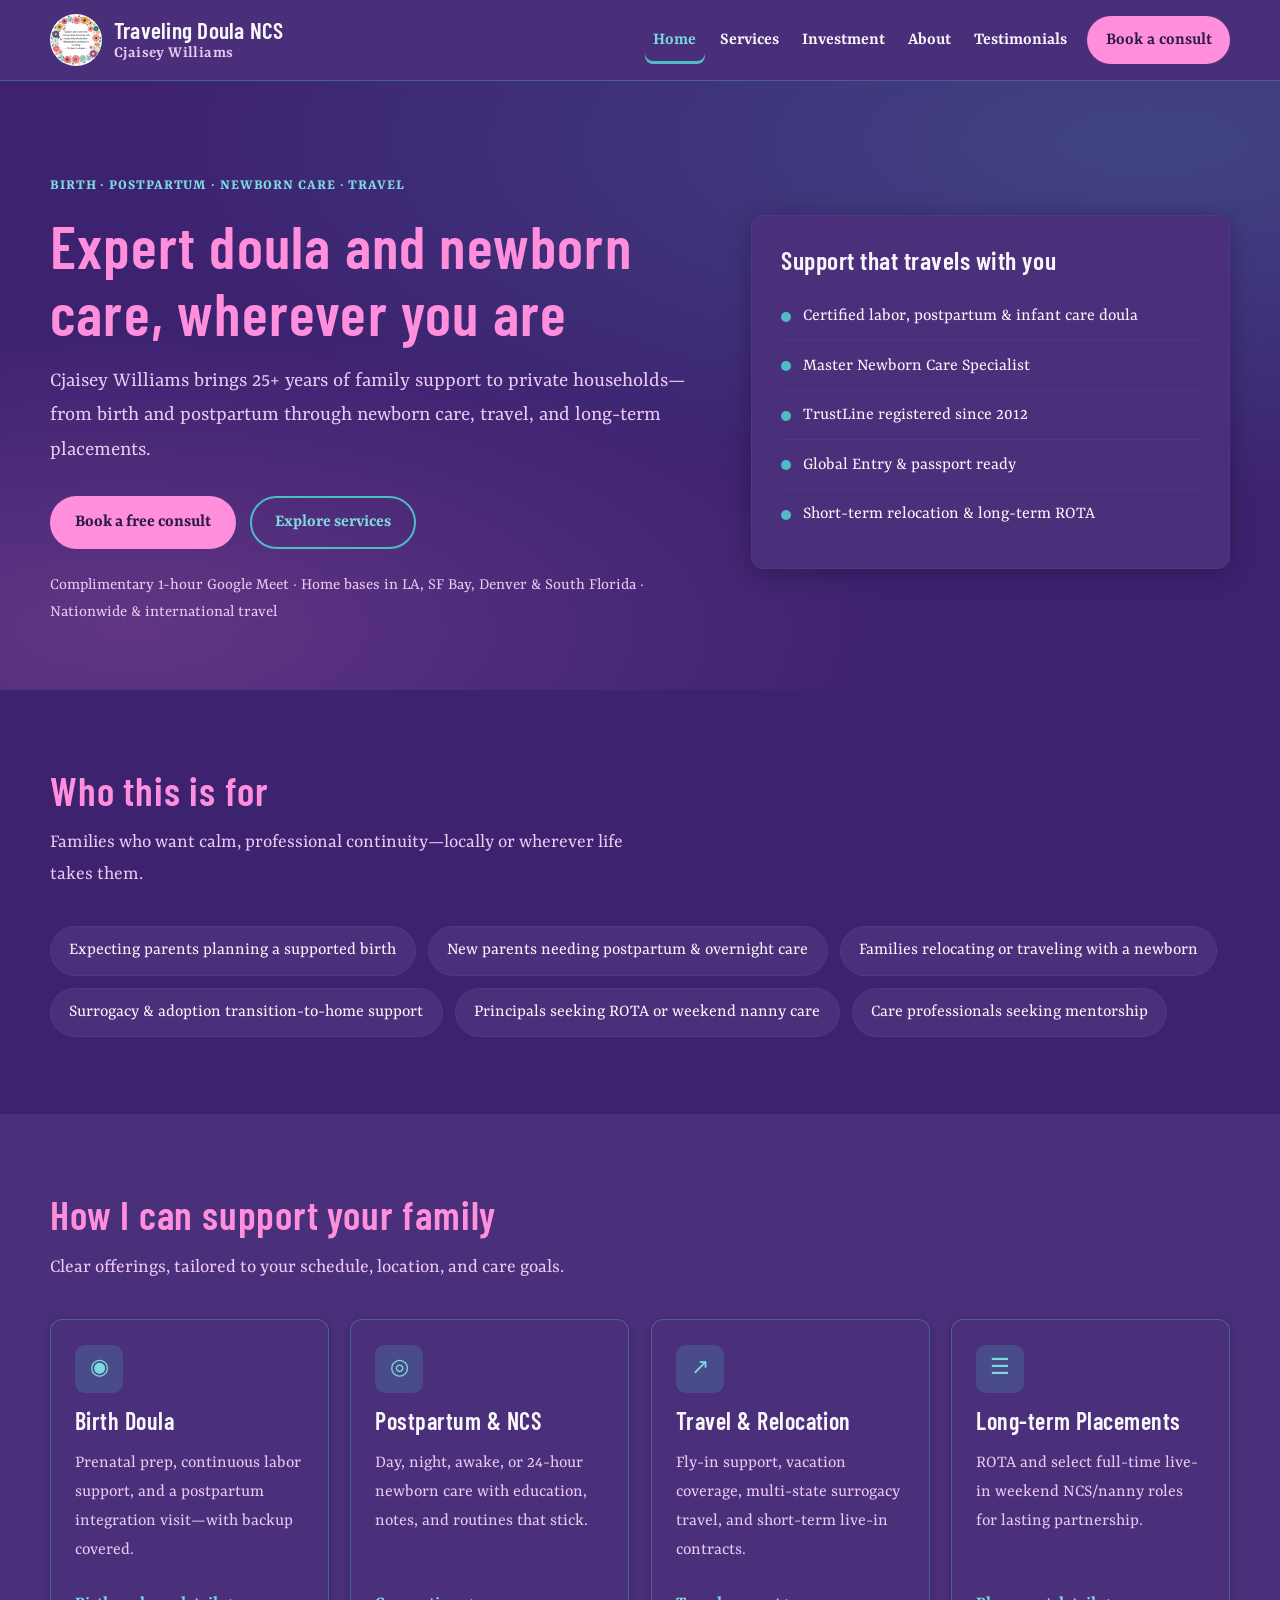
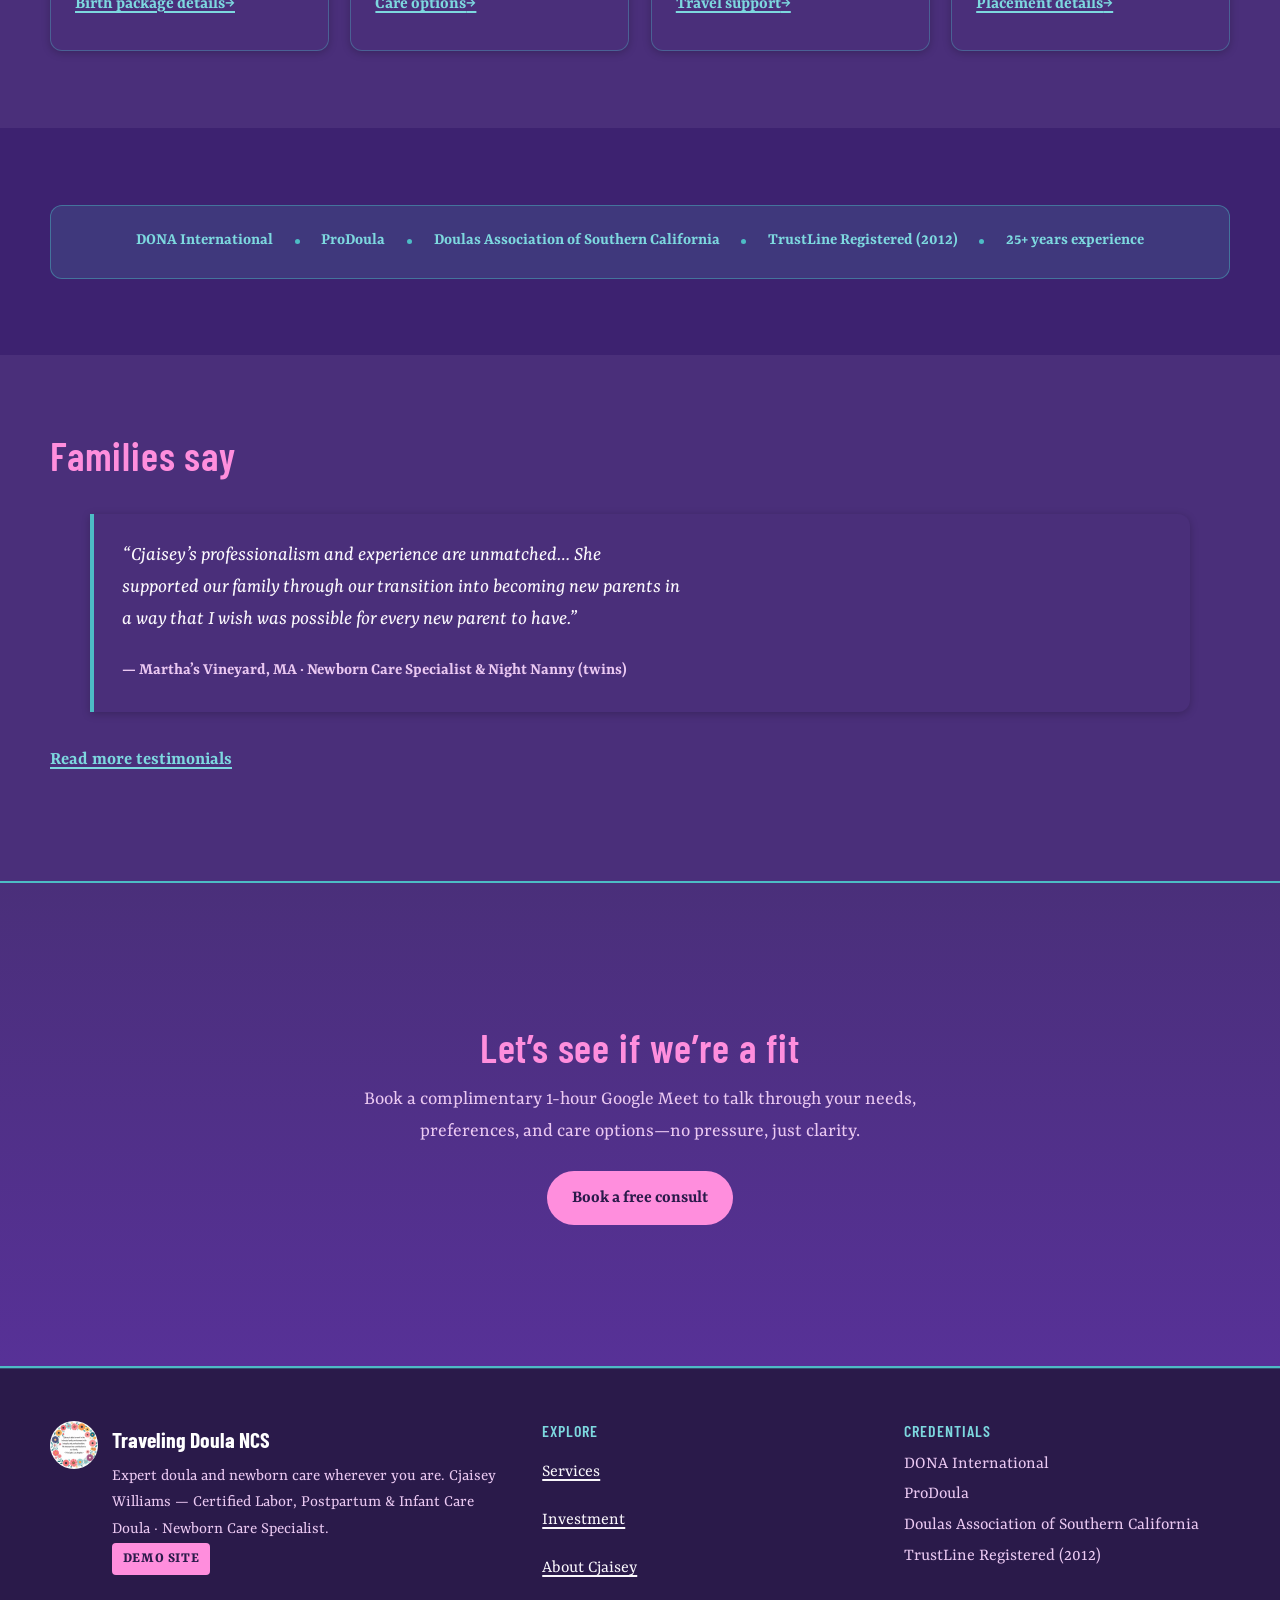
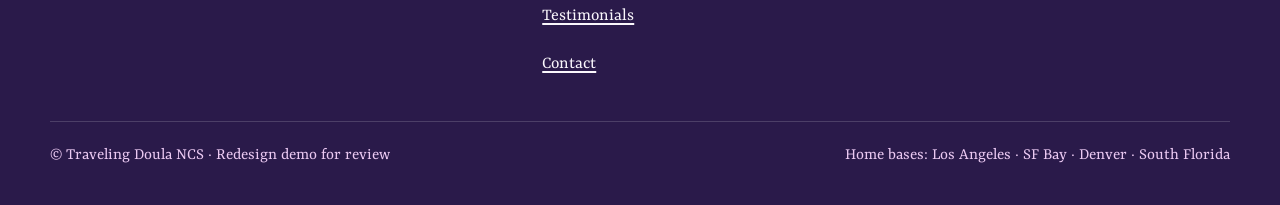
==== commit be1bd027: "Make site type larger and fix accessibility gaps. Body copy moves from 1.0625rem (17px) to 1.25rem (" ====
--- a/index.html
+++ b/index.html
@@ -3,6 +3,7 @@
 <head>
   <meta charset="utf-8">
   <meta name="viewport" content="width=device-width, initial-scale=1">
+  <meta name="theme-color" content="#3D2270">
   <meta name="description" content="Traveling Doula NCS — Expert birth, postpartum, and newborn care from Cjaisey Williams. Available nationwide and internationally.">
   <title>Traveling Doula NCS — Expert Care Wherever You Are</title>
   <link rel="preconnect" href="https://fonts.googleapis.com">
@@ -17,7 +18,7 @@
   <header class="site-header">
     <div class="container header-inner">
       <a class="logo-link" href="index.html">
-        <img src="assets/logo.png" width="48" height="48" alt="">
+        <img src="assets/logo.png" width="52" height="52" alt="">
         <span class="logo-text">
           <strong>Traveling Doula NCS</strong>
           <span>Cjaisey Williams</span>
@@ -39,7 +40,7 @@
     </div>
   </header>
 
-  <main id="main">
+  <main id="main" tabindex="-1">
     <section class="hero">
       <div class="container hero-grid">
         <div>
@@ -148,7 +149,7 @@
           </blockquote>
           <figcaption><cite>— Martha’s Vineyard, MA · Newborn Care Specialist &amp; Night Nanny (twins)</cite></figcaption>
         </figure>
-        <p style="margin-top:1.25rem"><a href="testimonials.html">Read more testimonials →</a></p>
+        <p class="stack-top"><a class="text-cta" href="testimonials.html">Read more testimonials</a></p>
       </div>
     </section>
 
@@ -169,10 +170,10 @@
           <div>
             <strong>Traveling Doula NCS</strong>
             <p>Expert doula and newborn care wherever you are. Cjaisey Williams — Certified Labor, Postpartum &amp; Infant Care Doula · Newborn Care Specialist.</p>
-            <p style="margin-top:0.75rem"><span class="demo-badge">DEMO SITE</span></p>
+            <p class="stack-top-sm"><span class="demo-badge">DEMO SITE</span></p>
           </div>
         </div>
-        <div class="footer-col">
+        <nav class="footer-col" aria-label="Footer">
           <h3>Explore</h3>
           <ul>
             <li><a href="services.html">Services</a></li>
@@ -181,7 +182,7 @@
             <li><a href="testimonials.html">Testimonials</a></li>
             <li><a href="contact.html">Contact</a></li>
           </ul>
-        </div>
+        </nav>
         <div class="footer-col">
           <h3>Credentials</h3>
           <ul>
--- a/styles.css
+++ b/styles.css
@@ -2,7 +2,16 @@
    Dark purple canvas with live brand pink + teal. WCAG AA contrast preserved.
    Live hues: teal #4DBCC5, pink #FF8EDD, deep purple #573197, muted #7465A8,
    hover purple #B26ED6, lavender #EBC9F2, blue-gray #9199B8.
-   Page bg #3D2270; cream text; pink CTAs with dark purple label text. */
+   Page bg #3D2270; cream text; pink CTAs with dark purple label text.
+
+   Type scale (16px browser default):
+   body 1.25rem = 20px (was 1.0625rem / 17px), line-height 1.7 (was 1.65)
+   hero h1 clamp 2.35–3.75rem = 37.6–60px (was 2–3.15rem / 32–50.4px)
+   page h1 clamp 2.15–3.15rem = 34.4–50.4px (was 1.85–2.6rem / 29.6–41.6px)
+   section h2 clamp 1.85–2.5rem = 29.6–40px (was 1.6–2.15rem / 25.6–34.4px)
+   card h3 1.5rem = 24px (was 1.2rem / 19.2px)
+   nav 1.125rem = 18px (was 0.95rem / 15.2px)
+   Small UI text floors at 0.9375rem (15px); was as low as 0.7rem (11.2px). */
 
 :root {
   /* page canvas — deep purple (darker than live #573197 for pink text room) */
@@ -21,7 +30,7 @@
   --blush: #EBC9F2;
   /* cards / panels — lighter purple on purple canvas */
   --white: #4A2F7A;
-  --focus: #4DBCC5;
+  --focus: #7DD8DF;
   /* pink-button label (dark purple on pink ≈ 7.6:1) */
   --on-pink: #2A1A4A;
   /* true near-white for rare cases (skip link, etc.) */
@@ -43,16 +52,19 @@
   --shadow-sm: 0 2px 8px rgba(0, 0, 0, 0.22);
   --font-display: "Barlow Condensed", "Arial Narrow", "Segoe UI", sans-serif;
   --font-body: "Rasa", Georgia, "Times New Roman", serif;
-  --max: 1120px;
-  --header-h: 72px;
-  --space: clamp(1rem, 3vw, 2rem);
+  --font-size-body: 1.25rem;
+  --max: 1180px;
+  --header-h: 7rem;
+  --space: clamp(1.15rem, 3vw, 2.25rem);
 }
 
 *, *::before, *::after { box-sizing: border-box; }
 
 html {
   scroll-behavior: smooth;
+  scroll-padding-top: var(--header-h);
   -webkit-text-size-adjust: 100%;
+  color-scheme: dark;
 }
 
 @media (prefers-reduced-motion: reduce) {
@@ -61,26 +73,32 @@
     animation-duration: 0.01ms !important;
     animation-iteration-count: 1 !important;
     transition-duration: 0.01ms !important;
+    scroll-behavior: auto !important;
   }
 }
 
 body {
   margin: 0;
   font-family: var(--font-body);
-  font-size: 1.0625rem;
-  line-height: 1.65;
+  font-size: var(--font-size-body);
+  line-height: 1.7;
   color: var(--charcoal);
   background: var(--cream);
   min-height: 100vh;
   overflow-x: clip;
+}
+
+h1, h2 {
+  text-wrap: balance;
 }
 
 /* Larger tap targets for interactive controls */
 button,
 .btn,
 .nav-toggle,
-.nav-cta {
-  min-height: 44px;
+.nav-cta,
+.text-cta {
+  min-height: 48px;
 }
 
 img { max-width: 100%; height: auto; display: block; }
@@ -88,13 +106,28 @@
 h1, h2, h3, h4, .site-title, .logo-text {
   letter-spacing: 0.02em;
   font-weight: 600;
-}
-a { color: var(--sage-dark); text-decoration-thickness: 1px; text-underline-offset: 3px; }
+  line-height: 1.2;
+}
+a {
+  color: var(--sage-dark);
+  text-decoration-thickness: 2px;
+  text-underline-offset: 0.18em;
+}
 a:hover { color: var(--brand-pink); }
 
+/* Double ring: dark edge (visible on pink) + light teal (visible on purple). */
 :focus-visible {
   outline: 3px solid var(--focus);
-  outline-offset: 3px;
+  outline-offset: 4px;
+  box-shadow: 0 0 0 4px var(--on-pink);
+}
+
+@media (forced-colors: active) {
+  :focus-visible {
+    outline: 3px solid CanvasText;
+    outline-offset: 3px;
+    box-shadow: none;
+  }
 }
 
 .skip-link {
@@ -104,8 +137,10 @@
   z-index: 1000;
   background: var(--brand-purple-footer);
   color: var(--ink-inverse);
-  padding: 0.75rem 1.25rem;
-  font-weight: 600;
+  padding: 0.9rem 1.35rem;
+  min-height: 48px;
+  font-size: 1.125rem;
+  font-weight: 650;
   text-decoration: none;
   border-radius: 0 0 var(--radius-sm) 0;
   border: 2px solid transparent;
@@ -113,8 +148,15 @@
 .skip-link:focus {
   left: 0;
   outline: 3px solid var(--focus);
-  outline-offset: 2px;
+  outline-offset: 3px;
+  box-shadow: 0 0 0 3px var(--on-pink);
   border-color: var(--sage);
+}
+
+main:focus,
+main:focus-visible {
+  outline: none;
+  box-shadow: inset 0 4px 0 var(--focus);
 }
 
 .container {
@@ -127,7 +169,7 @@
   position: sticky;
   top: 0;
   z-index: 100;
-  background: rgba(74, 47, 122, 0.94);
+  background: rgba(74, 47, 122, 0.96);
   backdrop-filter: blur(10px);
   border-bottom: 1px solid rgba(77, 188, 197, 0.35);
 }
@@ -136,8 +178,9 @@
   display: flex;
   align-items: center;
   justify-content: space-between;
-  min-height: var(--header-h);
-  gap: 1rem;
+  min-height: 5rem;
+  padding-block: 0.55rem;
+  gap: 0.75rem 1.25rem;
 }
 
 .logo-link {
@@ -146,26 +189,31 @@
   gap: 0.75rem;
   text-decoration: none;
   color: var(--charcoal);
-  flex-shrink: 0;
+  min-height: 48px;
+  flex-shrink: 1;
+  min-width: 0;
 }
 .logo-link img {
-  width: 48px;
-  height: 48px;
+  width: 52px;
+  height: 52px;
   border-radius: 50%;
   object-fit: cover;
+  flex-shrink: 0;
 }
 .logo-text {
   display: flex;
   flex-direction: column;
-  line-height: 1.2;
+  line-height: 1.15;
+  min-width: 0;
 }
 .logo-text strong {
   font-family: var(--font-display);
-  font-size: 1.05rem;
+  font-size: clamp(1.2rem, 2.5vw, 1.45rem);
   font-weight: 600;
+  letter-spacing: 0.01em;
 }
 .logo-text span {
-  font-size: 0.75rem;
+  font-size: clamp(0.9375rem, 1.8vw, 1.05rem);
   color: var(--charcoal-muted);
 }
 
@@ -175,13 +223,13 @@
   border: 2px solid var(--sage);
   color: var(--sage-dark);
   border-radius: var(--radius-sm);
-  padding: 0.5rem 0.85rem;
-  min-width: 44px;
-  min-height: 44px;
+  padding: 0.5rem 0.95rem;
+  min-width: 48px;
+  min-height: 48px;
   cursor: pointer;
   font: inherit;
-  font-weight: 600;
-  font-size: 0.9rem;
+  font-weight: 650;
+  font-size: 1.0625rem;
 }
 .nav-toggle[aria-expanded="true"] {
   background: var(--sage);
@@ -191,7 +239,7 @@
 .nav-list {
   display: flex;
   align-items: center;
-  gap: 0.25rem 1.25rem;
+  gap: 0.15rem 0.35rem;
   list-style: none;
   margin: 0;
   padding: 0;
@@ -199,47 +247,65 @@
 .nav-list a {
   text-decoration: none;
   color: var(--charcoal);
-  font-weight: 550;
-  font-size: 0.95rem;
-  padding: 0.35rem 0;
+  font-weight: 600;
+  font-size: 1.125rem;
+  display: inline-flex;
+  align-items: center;
+  min-height: 48px;
+  padding: 0.4rem 0.55rem;
+  border-radius: var(--radius-sm);
 }
 .nav-list a:hover,
 .nav-list a[aria-current="page"] {
   color: var(--sage-dark);
 }
 .nav-list a[aria-current="page"] {
-  box-shadow: inset 0 -2px 0 var(--sage);
-}
-.nav-cta {
-  background: var(--terracotta) !important;
-  color: var(--on-pink) !important;
-  padding: 0.55rem 1.1rem !important;
+  box-shadow: inset 0 -3px 0 var(--sage);
+}
+.nav-list a.nav-cta,
+.nav-list a.nav-cta:hover,
+.nav-list a.nav-cta[aria-current="page"] {
+  background: var(--terracotta);
+  color: var(--on-pink);
+  padding: 0.55rem 1.15rem;
   border-radius: 999px;
-  box-shadow: none !important;
-  text-decoration: none !important;
-  display: inline-flex !important;
+  text-decoration: none;
+  display: inline-flex;
   align-items: center;
   justify-content: center;
-  min-height: 44px;
-}
-.nav-cta:hover {
-  background: var(--terracotta-dark) !important;
-  color: var(--on-pink) !important;
-}
-
-@media (max-width: 860px) {
+  min-height: 48px;
+  margin-left: 0.35rem;
+  box-shadow: none;
+}
+.nav-list a.nav-cta:hover {
+  background: var(--terracotta-dark);
+}
+.nav-list a.nav-cta[aria-current="page"] {
+  box-shadow: inset 0 -3px 0 var(--on-pink);
+}
+.nav-list a.nav-cta:focus-visible {
+  outline: 3px solid var(--focus);
+  outline-offset: 4px;
+  box-shadow: 0 0 0 4px var(--on-pink);
+  color: var(--on-pink);
+}
+
+@media (max-width: 1039px) {
   .nav-toggle { display: inline-flex; align-items: center; justify-content: center; gap: 0.35rem; }
   .site-nav {
-    position: fixed;
-    inset: var(--header-h) 0 auto 0;
+    position: absolute;
+    top: 100%;
+    left: 0;
+    right: 0;
     background: var(--cream);
     border-bottom: 1px solid var(--cream-dark);
-    padding: 0.75rem 1rem 1.25rem;
-    transform: translateY(-120%);
+    padding: 0.85rem 1rem 1.35rem;
+    transform: translateY(-8px);
     opacity: 0;
     visibility: hidden;
-    transition: transform 0.2s ease, opacity 0.2s ease, visibility 0.2s;
-    max-height: calc(100vh - var(--header-h));
+    pointer-events: none;
+    transition: transform 0.2s ease, opacity 0.2s ease;
+    max-height: calc(100dvh - 5rem);
     overflow-y: auto;
     -webkit-overflow-scrolling: touch;
     box-shadow: var(--shadow);
@@ -248,37 +314,44 @@
     transform: translateY(0);
     opacity: 1;
     visibility: visible;
+    pointer-events: auto;
   }
   .nav-list {
     flex-direction: column;
     align-items: stretch;
-    gap: 0.15rem;
+    gap: 0.25rem;
   }
   .nav-list a {
     display: flex;
     align-items: center;
-    min-height: 44px;
+    min-height: 48px;
     padding: 0.75rem 1rem;
+    font-size: 1.2rem;
     border-radius: var(--radius-sm);
   }
   .nav-list a[aria-current="page"] {
     background: var(--sage-light);
-    box-shadow: none;
+    box-shadow: inset 4px 0 0 var(--sage);
   }
   .nav-cta {
     text-align: center;
-    margin-top: 0.5rem;
+    margin-top: 0.35rem;
+    margin-left: 0;
     width: 100%;
   }
+  .nav-list a.nav-cta[aria-current="page"] {
+    background: var(--terracotta);
+    box-shadow: inset 0 -3px 0 var(--on-pink);
+  }
   body.nav-open { overflow: hidden; }
-  /* Prevent logo + menu crowding on narrow phones */
-  .logo-text strong { font-size: 0.98rem; }
   .logo-link img { width: 44px; height: 44px; }
 }
 
 @media (max-width: 380px) {
-  .logo-text span { display: none; }
-  .container { width: min(100% - 1.5rem, var(--max)); }
+  .container { width: min(100% - 1.25rem, var(--max)); }
+  .logo-link { gap: 0.55rem; }
+  .logo-link img { width: 40px; height: 40px; }
+  .nav-toggle { padding-inline: 0.7rem; }
 }
 
 /* Buttons */
@@ -287,12 +360,14 @@
   align-items: center;
   justify-content: center;
   gap: 0.5rem;
-  padding: 0.85rem 1.5rem;
-  min-height: 44px;
+  padding: 0.85rem 1.45rem;
+  min-height: 48px;
   border-radius: 999px;
   font-family: inherit;
-  font-size: 1rem;
-  font-weight: 600;
+  font-size: 1.125rem;
+  font-weight: 650;
+  line-height: 1.25;
+  text-align: center;
   text-decoration: none;
   border: 2px solid transparent;
   cursor: pointer;
@@ -302,7 +377,8 @@
   background: var(--terracotta);
   color: var(--on-pink);
 }
-.btn-primary:hover {
+.btn-primary:hover,
+a.btn-primary:hover {
   background: var(--terracotta-dark);
   color: var(--on-pink);
 }
@@ -311,7 +387,8 @@
   color: var(--sage-dark);
   border-color: var(--sage);
 }
-.btn-secondary:hover {
+.btn-secondary:hover,
+a.btn-secondary:hover {
   background: rgba(77, 188, 197, 0.18);
   color: var(--charcoal);
   border-color: var(--sage-dark);
@@ -324,10 +401,24 @@
 .btn-ghost:hover {
   border-color: var(--sage);
 }
+.btn-row {
+  display: flex;
+  flex-wrap: wrap;
+  gap: 0.75rem;
+  align-items: center;
+  margin-top: 1.5rem;
+}
+.text-cta {
+  display: inline-flex;
+  align-items: center;
+  min-height: 48px;
+  font-size: 1.1875rem;
+  font-weight: 650;
+}
 
 /* Hero */
 .hero {
-  padding: clamp(2.5rem, 6vw, 5rem) 0 clamp(2rem, 5vw, 4rem);
+  padding: clamp(2.75rem, 6vw, 5.25rem) 0 clamp(2.25rem, 5vw, 4.25rem);
   background:
     radial-gradient(ellipse 80% 60% at 90% 10%, rgba(77, 188, 197, 0.22), transparent),
     radial-gradient(ellipse 60% 50% at 10% 90%, rgba(255, 142, 221, 0.18), transparent),
@@ -338,60 +429,66 @@
   gap: 2.5rem;
   align-items: center;
 }
-@media (min-width: 800px) {
-  .hero-grid { grid-template-columns: 1.2fr 0.8fr; gap: 3rem; }
+@media (min-width: 960px) {
+  .hero-grid { grid-template-columns: 1.15fr 0.85fr; gap: 3.25rem; }
 }
 .hero-eyebrow {
   display: inline-block;
-  font-size: 0.8rem;
+  font-size: 0.9375rem;
   font-weight: 700;
   letter-spacing: 0.06em;
   text-transform: uppercase;
-  color: var(--sage);
-  margin-bottom: 0.75rem;
+  color: var(--sage-dark);
+  margin-bottom: 0.85rem;
 }
 .hero h1 {
   font-family: var(--font-display);
-  font-size: clamp(2rem, 5vw, 3.15rem);
+  font-size: clamp(2.35rem, 6.2vw, 3.75rem);
   font-weight: 600;
-  line-height: 1.15;
-  margin: 0 0 1rem;
+  line-height: 1.12;
+  margin: 0 0 1.1rem;
   color: var(--brand-pink);
 }
 .hero-lead {
-  font-size: 1.15rem;
+  font-size: 1.35rem;
+  line-height: 1.6;
   color: var(--charcoal-muted);
   margin: 0 0 1.75rem;
-  max-width: 36em;
+  max-width: 34em;
 }
 .hero-actions {
   display: flex;
   flex-wrap: wrap;
-  gap: 0.75rem;
+  gap: 0.85rem;
   margin-bottom: 1.5rem;
 }
-@media (max-width: 480px) {
-  .hero-actions { flex-direction: column; align-items: stretch; }
-  .hero-actions .btn { width: 100%; }
-  .hero-card { padding: 1.25rem; }
-  .hero { padding-top: 2rem; }
+@media (max-width: 560px) {
+  .hero-actions,
+  .btn-row { flex-direction: column; align-items: stretch; }
+  .hero-actions .btn,
+  .btn-row .btn { width: 100%; }
+  .hero-card { padding: 1.35rem; }
+  .hero { padding-top: 2.25rem; }
 }
 .hero-meta {
-  font-size: 0.9rem;
-  color: var(--charcoal-muted);
-  margin: 0;
+  font-size: 1.0625rem;
+  line-height: 1.55;
+  color: var(--charcoal-muted);
+  margin: 0;
+  max-width: 40em;
 }
 .hero-card {
   background: var(--white);
   border-radius: var(--radius);
-  padding: 1.75rem;
+  padding: 1.85rem;
   box-shadow: var(--shadow);
   border: 1px solid var(--cream-dark);
 }
 .hero-card h2 {
   font-family: var(--font-display);
-  font-size: 1.25rem;
+  font-size: 1.6rem;
   margin: 0 0 1rem;
+  color: var(--charcoal);
 }
 .hero-card ul {
   margin: 0;
@@ -400,17 +497,18 @@
 }
 .hero-card li {
   display: flex;
-  gap: 0.65rem;
-  padding: 0.55rem 0;
+  gap: 0.75rem;
+  padding: 0.7rem 0;
   border-bottom: 1px solid var(--cream-dark);
-  font-size: 0.95rem;
+  font-size: 1.125rem;
+  line-height: 1.45;
 }
 .hero-card li:last-child { border-bottom: none; }
 .hero-card li::before {
   content: "";
-  width: 8px;
-  height: 8px;
-  margin-top: 0.5rem;
+  width: 10px;
+  height: 10px;
+  margin-top: 0.55rem;
   border-radius: 50%;
   background: var(--sage);
   flex-shrink: 0;
@@ -418,7 +516,7 @@
 
 /* Sections */
 .section {
-  padding: clamp(2.5rem, 5vw, 4.5rem) 0;
+  padding: clamp(3rem, 6vw, 5rem) 0;
 }
 .section-alt { background: var(--white); }
 .section-sage {
@@ -427,44 +525,55 @@
   border-block: 2px solid var(--sage);
 }
 .section-sage a { color: var(--sage-dark); }
-.section-sage .btn-primary {
+/* Pink #FF8EDD on the lighter end of this gradient is under 4.5:1 for body-size links. */
+.section-sage a:hover { color: var(--charcoal); }
+.section-sage .btn-primary,
+.section-sage a.btn-primary:hover {
   background: var(--terracotta);
   color: var(--on-pink);
 }
-.section-sage .btn-primary:hover {
+.section-sage .btn-primary:hover,
+.section-sage a.btn-primary:hover {
   background: var(--terracotta-dark);
   color: var(--on-pink);
 }
 .section-header {
-  max-width: 40rem;
-  margin-bottom: 2rem;
-}
-.section-header h2 {
+  max-width: 38rem;
+  margin-bottom: 2.25rem;
+}
+.section-header h2,
+.section-title {
   font-family: var(--font-display);
-  font-size: clamp(1.6rem, 3vw, 2.15rem);
+  font-size: clamp(1.85rem, 3.4vw, 2.5rem);
   font-weight: 600;
-  margin: 0 0 0.75rem;
-  line-height: 1.2;
+  margin: 0 0 0.85rem;
+  line-height: 1.15;
   color: var(--brand-pink);
 }
+.section-title { margin-top: 2.25rem; }
+.cards.mb-2 + .section-title,
+.rate-table-wrap.mb-2 + .section-title { margin-top: 0.35rem; }
+.section-title:first-child,
+.container > .section-title:first-child { margin-top: 0; }
 .section-header p {
   margin: 0;
   color: var(--charcoal-muted);
-  font-size: 1.05rem;
+  font-size: 1.25rem;
+  line-height: 1.6;
 }
 .section-sage .section-header p { color: var(--charcoal-muted); }
 
 /* Cards grid */
 .cards {
   display: grid;
-  gap: 1.25rem;
-}
-@media (min-width: 600px) {
+  gap: 1.35rem;
+}
+@media (min-width: 680px) {
   .cards-2 { grid-template-columns: repeat(2, 1fr); }
   .cards-3 { grid-template-columns: repeat(2, 1fr); }
   .cards-4 { grid-template-columns: repeat(2, 1fr); }
 }
-@media (min-width: 900px) {
+@media (min-width: 1100px) {
   .cards-3 { grid-template-columns: repeat(3, 1fr); }
   .cards-4 { grid-template-columns: repeat(4, 1fr); }
 }
@@ -473,41 +582,71 @@
   background: var(--white);
   border: 1px solid rgba(77, 188, 197, 0.35);
   border-radius: var(--radius);
-  padding: 1.5rem;
+  padding: 1.6rem 1.5rem 1.35rem;
   box-shadow: var(--shadow-sm);
   display: flex;
   flex-direction: column;
-  gap: 0.75rem;
+  gap: 0.85rem;
   height: 100%;
 }
 .card-icon {
-  width: 44px;
-  height: 44px;
+  width: 48px;
+  height: 48px;
   border-radius: 10px;
   background: rgba(77, 188, 197, 0.2);
-  color: var(--sage);
+  color: var(--sage-dark);
   display: grid;
   place-items: center;
-  font-size: 1.25rem;
-}
-.card h3 {
+  font-size: 1.4rem;
+}
+.card h3,
+.card-title,
+.content-h3,
+.content-h4 {
   font-family: var(--font-display);
-  font-size: 1.2rem;
   font-weight: 600;
-  margin: 0;
+  line-height: 1.2;
+  color: var(--charcoal);
+}
+.card h3,
+.card-title {
+  font-size: 1.5rem;
+  margin: 0;
+}
+.content-h3 {
+  font-size: 1.45rem;
+  margin: 2rem 0 0.85rem;
+}
+.content-h3:first-child,
+.section-header + .content-h3,
+.section-header + .section-title,
+.package-card > .content-h3:first-of-type,
+.package-card > .card-title {
+  margin-top: 0;
+}
+.content-h4 {
+  font-size: 1.35rem;
+  margin: 0 0 0.5rem;
 }
 .card p {
   margin: 0;
   color: var(--charcoal-muted);
   flex-grow: 1;
-  font-size: 0.98rem;
+  font-size: 1.125rem;
+  line-height: 1.6;
 }
 .card .card-link,
 a.card .card-link {
-  font-weight: 600;
-  text-decoration: none;
-  color: var(--sage-dark);
-  margin-top: 0.25rem;
+  font-weight: 650;
+  font-size: 1.125rem;
+  text-decoration: underline;
+  text-decoration-thickness: 2px;
+  color: var(--sage-dark);
+  margin-top: 0.15rem;
+  display: inline-flex;
+  align-items: center;
+  align-self: flex-start;
+  min-height: 48px;
 }
 .card a.card-link:hover,
 a.card:hover .card-link,
@@ -528,37 +667,38 @@
 }
 a.card:focus-visible {
   outline: 3px solid var(--focus);
-  outline-offset: 3px;
+  outline-offset: 4px;
+  box-shadow: 0 0 0 4px var(--on-pink);
 }
 
 /* Trust strip */
 .trust-strip {
   display: flex;
   flex-wrap: wrap;
-  gap: 0.75rem 1.5rem;
+  gap: 0.85rem 1.35rem;
   justify-content: center;
   align-items: center;
-  padding: 1.25rem;
+  padding: 1.35rem 1.25rem;
   background: rgba(77, 188, 197, 0.14);
   border: 1px solid rgba(77, 188, 197, 0.45);
   border-radius: var(--radius);
-  font-size: 0.9rem;
-  font-weight: 600;
+  font-size: 1.0625rem;
+  font-weight: 650;
   color: var(--sage-dark);
   text-align: center;
 }
 .trust-strip span { white-space: normal; }
-@media (min-width: 700px) {
+@media (min-width: 800px) {
   .trust-strip span:not(.sep) { white-space: nowrap; }
 }
 .trust-strip .sep {
-  width: 4px;
-  height: 4px;
+  width: 5px;
+  height: 5px;
   border-radius: 50%;
   background: var(--sage);
   display: none;
 }
-@media (min-width: 700px) {
+@media (min-width: 800px) {
   .trust-strip .sep { display: inline-block; }
 }
 
@@ -566,7 +706,7 @@
 .chip-list {
   display: flex;
   flex-wrap: wrap;
-  gap: 0.65rem;
+  gap: 0.75rem;
   list-style: none;
   margin: 0;
   padding: 0;
@@ -575,13 +715,14 @@
   background: var(--white);
   border: 1px solid var(--cream-dark);
   border-radius: 999px;
-  padding: 0.55rem 1rem;
-  font-size: 0.95rem;
-  color: var(--charcoal);
-}
-@media (max-width: 480px) {
+  padding: 0.7rem 1.15rem;
+  font-size: 1.125rem;
+  line-height: 1.4;
+  color: var(--charcoal);
+}
+@media (max-width: 560px) {
   .chip { width: 100%; border-radius: var(--radius-sm); }
-  .chip-list { gap: 0.5rem; }
+  .chip-list { gap: 0.6rem; }
 }
 
 /* Testimonial snippet */
@@ -589,43 +730,56 @@
   background: var(--white);
   border-left: 4px solid var(--sage);
   border-radius: 0 var(--radius) var(--radius) 0;
-  padding: 1.5rem 1.75rem;
+  padding: 1.6rem 1.75rem;
   box-shadow: var(--shadow-sm);
 }
 .quote-card blockquote {
   margin: 0 0 1rem;
-  font-size: 1.1rem;
+  font-size: 1.3rem;
   font-style: italic;
   color: var(--charcoal);
   line-height: 1.55;
+  max-width: 62ch;
 }
 .quote-card cite {
   font-style: normal;
-  font-size: 0.9rem;
-  font-weight: 600;
+  font-size: 1.0625rem;
+  font-weight: 650;
   color: var(--charcoal-muted);
 }
 
 /* Page hero (inner pages) */
 .page-hero {
-  padding: clamp(2rem, 4vw, 3rem) 0 1.5rem;
+  padding: clamp(2.25rem, 4.5vw, 3.5rem) 0 1.75rem;
   border-bottom: 1px solid var(--cream-dark);
 }
 .page-hero h1 {
   font-family: var(--font-display);
-  font-size: clamp(1.85rem, 4vw, 2.6rem);
-  margin: 0 0 0.75rem;
-  line-height: 1.2;
+  font-size: clamp(2.15rem, 5vw, 3.15rem);
+  margin: 0 0 0.85rem;
+  line-height: 1.12;
   color: var(--brand-pink);
 }
 .page-hero p {
   margin: 0;
   max-width: 40rem;
   color: var(--charcoal-muted);
-  font-size: 1.1rem;
+  font-size: 1.25rem;
+  line-height: 1.6;
 }
 
 /* Tables */
+.table-scroll-hint {
+  display: none;
+  margin: 0 0 0.7rem;
+  font-size: 1.0625rem;
+  color: var(--charcoal-muted);
+}
+.table-scroll-hint.is-needed { display: block; }
+.table-scroll-hint.is-unneeded { display: none; }
+@media (max-width: 640px) {
+  .table-scroll-hint:not(.is-unneeded) { display: block; }
+}
 .rate-table-wrap {
   overflow-x: auto;
   border-radius: var(--radius);
@@ -635,32 +789,31 @@
   overscroll-behavior-x: contain;
   scrollbar-gutter: stable;
 }
+.rate-table-wrap:focus,
+.rate-table-wrap:focus-visible,
 .rate-table-wrap:focus-within {
-  outline: 2px solid var(--focus);
-  outline-offset: 2px;
+  outline: 3px solid var(--focus);
+  outline-offset: 3px;
+  box-shadow: 0 0 0 3px var(--on-pink);
 }
 table.rates {
   width: 100%;
   border-collapse: collapse;
-  font-size: 0.95rem;
-  min-width: 480px;
+  font-size: 1.125rem;
+  min-width: 520px;
 }
 table.rates th,
 table.rates td {
-  padding: 0.9rem 1rem;
+  padding: 1rem 1.1rem;
   text-align: left;
   border-bottom: 1px solid var(--cream-dark);
-}
-@media (max-width: 560px) {
-  table.rates { font-size: 0.9rem; min-width: 420px; }
-  table.rates th,
-  table.rates td { padding: 0.85rem 0.75rem; }
+  line-height: 1.45;
 }
 table.rates th {
   background: rgba(77, 188, 197, 0.16);
   color: var(--sage-dark);
   font-weight: 700;
-  font-size: 0.85rem;
+  font-size: 1.0625rem;
   text-transform: uppercase;
   letter-spacing: 0.04em;
 }
@@ -668,9 +821,11 @@
 table.rates td:last-child,
 table.rates th:last-child { text-align: right; }
 .rate-note {
-  font-size: 0.9rem;
-  color: var(--charcoal-muted);
-  margin: 0.75rem 0 0;
+  font-size: 1.0625rem;
+  line-height: 1.55;
+  color: var(--charcoal-muted);
+  margin: 0.85rem 0 0;
+  max-width: 68ch;
 }
 
 /* Package highlight */
@@ -678,15 +833,15 @@
   background: var(--white);
   border: 1px solid var(--cream-dark);
   border-radius: var(--radius);
-  padding: 1.75rem;
+  padding: 1.85rem;
   box-shadow: var(--shadow-sm);
 }
-@media (max-width: 480px) {
-  .package-card { padding: 1.25rem; }
-  .package-price { font-size: 1.75rem; }
-  .card { padding: 1.25rem; }
-  .section { padding-block: 2rem; }
-  .page-hero { padding-top: 1.5rem; }
+@media (max-width: 560px) {
+  .package-card { padding: 1.35rem; }
+  .package-price { font-size: 2.15rem; }
+  .card { padding: 1.35rem; }
+  .section { padding-block: 2.75rem; }
+  .page-hero { padding-top: 1.75rem; }
 }
 .package-card.featured {
   border-color: var(--sage);
@@ -694,52 +849,61 @@
 }
 .package-price {
   font-family: var(--font-display);
-  font-size: 2rem;
+  font-size: 2.5rem;
   font-weight: 600;
   color: var(--sage-dark);
-  margin: 0.25rem 0 1rem;
-}
+  margin: 0.35rem 0 1rem;
+  line-height: 1.1;
+}
+.package-price.price-md { font-size: 2.05rem; }
 .package-price span {
-  font-size: 1rem;
+  font-size: 1.125rem;
   font-family: var(--font-body);
   font-weight: 500;
   color: var(--charcoal-muted);
 }
 .package-card ul {
   margin: 0;
-  padding: 0 0 0 1.15rem;
-}
-.package-card li { margin-bottom: 0.5rem; }
+  padding: 0 0 0 1.25rem;
+}
+.package-card li { margin-bottom: 0.6rem; }
+.package-card li:last-child { margin-bottom: 0; }
 .badge {
   display: inline-block;
   background: rgba(77, 188, 197, 0.2);
   color: var(--sage-dark);
   border: 1px solid rgba(77, 188, 197, 0.45);
-  font-size: 0.75rem;
+  font-size: 0.9375rem;
   font-weight: 700;
   letter-spacing: 0.04em;
   text-transform: uppercase;
-  padding: 0.3rem 0.65rem;
+  padding: 0.35rem 0.75rem;
   border-radius: 999px;
-  margin-bottom: 0.5rem;
+  margin-bottom: 0.65rem;
 }
 .credit-banner {
   background: rgba(77, 188, 197, 0.14);
   border: 1px solid rgba(77, 188, 197, 0.4);
   border-radius: var(--radius);
-  padding: 1.25rem 1.5rem;
+  padding: 1.35rem 1.5rem;
   display: grid;
-  gap: 1rem;
-}
-@media (min-width: 700px) {
+  gap: 1.15rem;
+}
+@media (min-width: 760px) {
   .credit-banner { grid-template-columns: 1fr 1fr; }
 }
 .credit-item strong {
   display: block;
   font-family: var(--font-display);
-  font-size: 1.35rem;
-  color: var(--sage-dark);
-  margin-bottom: 0.25rem;
+  font-size: 1.6rem;
+  color: var(--sage-dark);
+  margin-bottom: 0.3rem;
+  line-height: 1.2;
+}
+.addon-label {
+  margin: 1.35rem 0 0.55rem;
+  font-weight: 650;
+  font-size: 1.125rem;
 }
 
 /* Accordion */
@@ -749,11 +913,12 @@
   background: var(--white);
   overflow: hidden;
 }
-.accordion + .accordion { margin-top: 0.75rem; }
+.accordion + .accordion { margin-top: 0.85rem; }
 .accordion summary {
-  padding: 1rem 1.15rem;
-  min-height: 48px;
+  padding: 1.05rem 1.2rem;
+  min-height: 56px;
   font-weight: 650;
+  font-size: 1.1875rem;
   cursor: pointer;
   list-style: none;
   display: flex;
@@ -765,31 +930,35 @@
 .accordion summary::-webkit-details-marker { display: none; }
 .accordion summary::after {
   content: "+";
-  font-size: 1.35rem;
-  color: var(--sage);
+  font-size: 1.6rem;
+  color: var(--sage-dark);
   font-weight: 400;
   line-height: 1;
   flex-shrink: 0;
 }
 .accordion[open] summary::after { content: "−"; }
 .accordion summary:hover { background: rgba(77, 188, 197, 0.12); }
-.accordion summary:focus { outline: none; }
+.accordion summary:focus { outline: none; box-shadow: none; }
 .accordion summary:focus-visible {
   outline: 3px solid var(--focus);
-  outline-offset: -3px;
+  outline-offset: -4px;
+  box-shadow: none;
   background: rgba(77, 188, 197, 0.12);
 }
-@media (max-width: 480px) {
-  .accordion summary { padding: 1rem; gap: 0.75rem; }
-  .accordion-body { padding: 0 1rem 1.1rem; }
+@media (max-width: 560px) {
+  .accordion summary { padding: 1rem 1.05rem; gap: 0.75rem; }
+  .accordion-body { padding: 0 1.05rem 1.2rem; }
 }
 .accordion-body {
-  padding: 0 1.25rem 1.25rem;
+  padding: 0 1.35rem 1.35rem;
   color: var(--charcoal-muted);
   border-top: 1px solid var(--cream-dark);
+  font-size: 1.125rem;
+  line-height: 1.65;
 }
 .accordion-body > *:first-child { margin-top: 1rem; }
-.accordion-body ul { padding-left: 1.2rem; }
+.accordion-body ul { padding-left: 1.25rem; }
+.accordion-body strong { color: var(--charcoal); }
 
 /* Timeline / about */
 .timeline {
@@ -800,15 +969,15 @@
 }
 .timeline li {
   position: relative;
-  padding: 0 0 1.5rem 1.5rem;
+  padding: 0 0 1.6rem 1.6rem;
 }
 .timeline li::before {
   content: "";
   position: absolute;
-  left: -7px;
-  top: 0.4rem;
-  width: 11px;
-  height: 11px;
+  left: -8px;
+  top: 0.45rem;
+  width: 13px;
+  height: 13px;
   border-radius: 50%;
   background: var(--sage);
   border: 2px solid var(--cream);
@@ -816,57 +985,59 @@
 .timeline li:last-child { padding-bottom: 0; }
 .timeline time {
   display: block;
-  font-size: 0.8rem;
+  font-size: 1rem;
   font-weight: 700;
   color: var(--sage-dark);
   letter-spacing: 0.03em;
-  margin-bottom: 0.2rem;
-}
-.timeline strong { display: block; margin-bottom: 0.15rem; }
+  margin-bottom: 0.25rem;
+}
+.timeline strong { display: block; margin-bottom: 0.2rem; }
 
 .bio-grid {
   display: grid;
-  gap: 2rem;
-}
-@media (min-width: 800px) {
+  gap: 2.25rem;
+}
+@media (min-width: 900px) {
   .bio-grid { grid-template-columns: 1.4fr 1fr; align-items: start; }
 }
 .stat-grid {
   display: grid;
-  gap: 0.75rem;
+  gap: 0.85rem;
   grid-template-columns: 1fr 1fr;
 }
 .stat {
   background: var(--white);
   border: 1px solid var(--cream-dark);
   border-radius: var(--radius-sm);
-  padding: 1rem;
+  padding: 1.1rem 0.9rem;
   text-align: center;
 }
 .stat strong {
   display: block;
   font-family: var(--font-display);
-  font-size: 1.5rem;
-  color: var(--sage-dark);
+  font-size: 1.85rem;
+  color: var(--sage-dark);
+  line-height: 1.1;
 }
 .stat span {
-  font-size: 0.8rem;
-  color: var(--charcoal-muted);
+  font-size: 1rem;
+  color: var(--charcoal-muted);
+  line-height: 1.35;
 }
 
 /* Testimonials page */
 .testimonial-grid {
   display: grid;
-  gap: 1.25rem;
-}
-@media (min-width: 700px) {
+  gap: 1.35rem;
+}
+@media (min-width: 800px) {
   .testimonial-grid { grid-template-columns: repeat(2, 1fr); }
 }
 .testimonial {
   background: var(--white);
   border: 1px solid var(--cream-dark);
   border-radius: var(--radius);
-  padding: 1.5rem;
+  padding: 1.6rem;
   box-shadow: var(--shadow-sm);
   display: flex;
   flex-direction: column;
@@ -876,25 +1047,26 @@
 }
 .testimonial .tag {
   align-self: flex-start;
-  font-size: 0.7rem;
+  font-size: 0.9375rem;
   font-weight: 700;
   text-transform: uppercase;
-  letter-spacing: 0.05em;
+  letter-spacing: 0.04em;
   background: var(--terracotta);
   color: var(--on-pink);
-  padding: 0.25rem 0.55rem;
+  padding: 0.35rem 0.7rem;
   border-radius: 999px;
-  margin-bottom: 0.75rem;
+  margin-bottom: 0.85rem;
 }
 .testimonial blockquote {
   margin: 0 0 1rem;
   flex-grow: 1;
-  font-size: 1rem;
+  font-size: 1.1875rem;
   line-height: 1.6;
+  max-width: 65ch;
 }
 .testimonial footer {
-  font-size: 0.9rem;
-  font-weight: 600;
+  font-size: 1.0625rem;
+  font-weight: 650;
   color: var(--charcoal-muted);
 }
 
@@ -903,44 +1075,47 @@
   display: grid;
   gap: 2rem;
 }
-@media (min-width: 800px) {
-  .form-layout { grid-template-columns: 1fr 1.2fr; align-items: start; }
+@media (min-width: 900px) {
+  .form-layout { grid-template-columns: 1fr 1.25fr; align-items: start; }
 }
 .contact-info {
   background: var(--white);
   border: 1px solid var(--cream-dark);
   border-radius: var(--radius);
-  padding: 1.5rem;
+  padding: 1.6rem;
 }
 .contact-info h2 {
   font-family: var(--font-display);
-  font-size: 1.25rem;
+  font-size: 1.6rem;
   margin: 0 0 1rem;
+  color: var(--charcoal);
 }
 .contact-info dl {
   margin: 0;
 }
 .contact-info dt {
   font-weight: 700;
-  font-size: 0.85rem;
-  color: var(--sage);
-  margin-top: 1rem;
+  font-size: 1.0625rem;
+  color: var(--sage-dark);
+  margin-top: 1.1rem;
 }
 .contact-info dt:first-child { margin-top: 0; }
 .contact-info dd {
-  margin: 0.25rem 0 0;
-  color: var(--charcoal-muted);
+  margin: 0.3rem 0 0;
+  color: var(--charcoal-muted);
+  font-size: 1.125rem;
+  line-height: 1.5;
 }
 
 .demo-notice {
-  background: rgba(178, 110, 214, 0.22);
-  border: 1px solid var(--brand-purple-hover);
+  background: #34205F;
+  border: 1px solid var(--brand-pink);
   color: var(--charcoal);
   border-radius: var(--radius-sm);
-  padding: 0.9rem 1rem;
-  font-size: 0.92rem;
+  padding: 1rem 1.1rem;
+  font-size: 1.0625rem;
   margin-bottom: 1.25rem;
-  line-height: 1.5;
+  line-height: 1.55;
 }
 .demo-notice strong { color: var(--brand-pink); }
 
@@ -948,41 +1123,77 @@
   background: var(--white);
   border: 1px solid var(--cream-dark);
   border-radius: var(--radius);
-  padding: 1.5rem;
+  padding: 1.6rem;
   box-shadow: var(--shadow-sm);
 }
+.form-required-note {
+  margin: 0 0 1.15rem;
+  font-size: 1.0625rem;
+  color: var(--charcoal-muted);
+}
+.form-summary {
+  background: #34205F;
+  border: 2px solid var(--brand-pink);
+  color: var(--charcoal);
+  border-radius: var(--radius-sm);
+  padding: 1rem 1.1rem;
+  margin-bottom: 1.15rem;
+}
+.form-summary:empty {
+  display: none;
+}
+.form-summary p { margin: 0; }
+.form-summary ul {
+  margin: 0.45rem 0 0;
+  padding-left: 1.2rem;
+}
+.form-summary a {
+  display: inline-flex;
+  align-items: center;
+  min-height: 44px;
+  font-weight: 650;
+  color: var(--brand-pink);
+}
+.form-summary a:hover { color: var(--charcoal); }
 .form-row {
   display: grid;
-  gap: 1rem;
-  margin-bottom: 1rem;
-}
-@media (min-width: 560px) {
+  gap: 1.1rem;
+  margin-bottom: 1.1rem;
+}
+@media (min-width: 640px) {
   .form-row.two { grid-template-columns: 1fr 1fr; }
 }
-.field label {
+.field label,
+.group-label {
   display: block;
-  font-weight: 600;
-  font-size: 0.9rem;
-  margin-bottom: 0.35rem;
+  font-weight: 650;
+  font-size: 1.125rem;
+  margin-bottom: 0.4rem;
 }
 .field .req {
   color: var(--brand-pink);
   font-weight: 700;
   margin-left: 0.15rem;
 }
+.optional {
+  font-weight: 500;
+  color: var(--charcoal-muted);
+}
 .field .hint {
   display: block;
-  font-size: 0.8rem;
-  font-weight: 400;
-  color: var(--charcoal-muted);
-  margin-top: 0.15rem;
+  font-size: 1rem;
+  font-weight: 450;
+  color: var(--charcoal-muted);
+  margin-top: 0.2rem;
+  line-height: 1.45;
 }
 .field .field-error {
   display: none;
-  margin-top: 0.35rem;
-  font-size: 0.85rem;
-  font-weight: 600;
-  color: #FFB4E8;
+  margin-top: 0.4rem;
+  font-size: 1.0625rem;
+  font-weight: 650;
+  color: #FFD0F0;
+  line-height: 1.4;
 }
 .was-validated .field input:invalid ~ .field-error,
 .was-validated .field textarea:invalid ~ .field-error,
@@ -994,182 +1205,252 @@
 .field select,
 .field textarea {
   width: 100%;
-  min-height: 44px;
-  padding: 0.7rem 0.85rem;
-  border: 1.5px solid rgba(77, 188, 197, 0.45);
+  min-height: 48px;
+  padding: 0.75rem 0.9rem;
+  border: 2px solid rgba(125, 216, 223, 0.55);
   border-radius: var(--radius-sm);
   font: inherit;
+  font-size: 1.125rem;
+  line-height: 1.45;
   background: #34205F;
   color: var(--charcoal);
 }
 .was-validated .field input:invalid,
 .was-validated .field select:invalid,
-.was-validated .field textarea:invalid {
-  border-color: #FF8EDD;
-  outline: 2px solid rgba(255, 142, 221, 0.35);
-  outline-offset: 0;
+.was-validated .field textarea:invalid,
+.field input[aria-invalid="true"],
+.field select[aria-invalid="true"],
+.field textarea[aria-invalid="true"] {
+  border-color: var(--brand-pink);
+  outline: 3px solid var(--brand-pink);
+  outline-offset: 2px;
 }
 .field input::placeholder,
 .field textarea::placeholder {
-  color: var(--brand-blue-gray);
+  color: #C5CBD8;
+  opacity: 1;
 }
 .field input:focus,
 .field select:focus,
 .field textarea:focus {
-  border-color: var(--sage);
+  border-color: var(--sage-dark);
   background: #3D2270;
-  outline: 3px solid rgba(77, 188, 197, 0.45);
-  outline-offset: 0;
+  outline: 3px solid var(--focus);
+  outline-offset: 2px;
+  box-shadow: 0 0 0 2px var(--on-pink);
+}
+.was-validated .field input:invalid:focus,
+.was-validated .field select:invalid:focus,
+.was-validated .field textarea:invalid:focus,
+.field input[aria-invalid="true"]:focus,
+.field select[aria-invalid="true"]:focus,
+.field textarea[aria-invalid="true"]:focus {
+  border-color: var(--brand-pink);
+  outline: 3px solid var(--brand-pink);
+  box-shadow: 0 0 0 2px var(--on-pink);
+}
+.field input:-webkit-autofill,
+.field input:-webkit-autofill:focus {
+  -webkit-text-fill-color: var(--charcoal);
+  caret-color: var(--charcoal);
+  box-shadow: 0 0 0 1000px #34205F inset;
+  transition: background-color 9999s ease-out;
 }
 .field option {
   background: #3D2270;
   color: var(--charcoal);
 }
-.field textarea { min-height: 120px; resize: vertical; }
+.field textarea { min-height: 140px; resize: vertical; }
 .checkbox-group {
   display: flex;
   flex-wrap: wrap;
-  gap: 0.5rem 1rem;
+  gap: 0.35rem 0.75rem;
 }
 .checkbox-group label {
   display: flex;
   align-items: center;
-  gap: 0.5rem;
-  font-weight: 500;
-  font-size: 0.95rem;
+  gap: 0.6rem;
+  font-weight: 550;
+  font-size: 1.125rem;
   cursor: pointer;
-  min-height: 44px;
-  padding: 0.25rem 0;
+  min-height: 48px;
+  padding: 0.3rem 0.35rem;
+  margin: 0;
 }
 .checkbox-group input[type="checkbox"] {
-  width: 1.15rem;
-  height: 1.15rem;
+  width: 1.35rem;
+  height: 1.35rem;
   accent-color: var(--sage);
   flex-shrink: 0;
 }
-.form-actions { margin-top: 0.5rem; }
+.form-actions { margin-top: 0.65rem; }
 .form-success {
   display: none;
   background: rgba(77, 188, 197, 0.18);
-  border: 1px solid var(--sage);
-  color: var(--sage-dark);
-  padding: 1rem;
+  border: 2px solid var(--sage);
+  color: var(--sage-dark);
+  padding: 1rem 1.05rem;
   border-radius: var(--radius-sm);
-  margin-top: 1rem;
-  font-weight: 600;
+  margin-top: 1.15rem;
+  font-weight: 650;
+  font-size: 1.125rem;
+  line-height: 1.5;
 }
 .form-success.is-visible { display: block; }
+.form-success:focus,
+.form-success:focus-visible,
+.form-summary:focus,
+.form-summary:focus-visible {
+  outline: 3px solid var(--focus);
+  outline-offset: 3px;
+  box-shadow: 0 0 0 3px var(--on-pink);
+}
 
 /* CTA band */
 .cta-band {
   text-align: center;
-  padding: clamp(2.5rem, 5vw, 4rem) 0;
+  padding: clamp(2.75rem, 5vw, 4.25rem) 0;
 }
 .cta-band h2 {
   font-family: var(--font-display);
-  font-size: clamp(1.5rem, 3vw, 2rem);
-  margin: 0 0 0.75rem;
+  font-size: clamp(1.9rem, 3.6vw, 2.5rem);
+  margin: 0 0 0.85rem;
   color: var(--brand-pink);
+  line-height: 1.15;
 }
 .cta-band p {
   margin: 0 auto 1.5rem;
-  max-width: 32rem;
-  color: var(--charcoal-muted);
+  max-width: 36rem;
+  color: var(--charcoal-muted);
+  font-size: 1.25rem;
+  line-height: 1.6;
 }
 .section-sage .cta-band p { color: var(--charcoal-muted); }
 
 /* Footer */
 .site-footer {
   background: var(--brand-purple-footer);
-  color: rgba(250, 247, 252, 0.85);
-  padding: 3rem 0 2rem;
+  color: var(--charcoal-muted);
+  padding: 3.25rem 0 2.25rem;
   margin-top: auto;
   border-top: 1px solid rgba(77, 188, 197, 0.3);
 }
 .site-footer a {
-  color: rgba(250, 247, 252, 0.92);
-  text-decoration: none;
-}
-.site-footer a:hover { color: var(--brand-pink); text-decoration: underline; }
+  color: var(--charcoal);
+  text-decoration: underline;
+  text-decoration-thickness: 2px;
+  text-underline-offset: 0.18em;
+}
+.site-footer a:hover { color: var(--brand-pink); }
 .footer-grid {
   display: grid;
-  gap: 2rem;
+  gap: 2.25rem;
   margin-bottom: 2rem;
 }
-@media (min-width: 700px) {
+@media (min-width: 800px) {
   .footer-grid { grid-template-columns: 1.4fr 1fr 1fr; }
 }
 .footer-brand {
   display: flex;
-  gap: 0.85rem;
+  gap: 0.9rem;
   align-items: flex-start;
 }
 .footer-brand img {
-  width: 44px;
-  height: 44px;
+  width: 48px;
+  height: 48px;
   border-radius: 50%;
   flex-shrink: 0;
 }
 .footer-brand strong {
   display: block;
   font-family: var(--font-display);
+  font-size: 1.35rem;
   color: var(--ink-inverse);
-  margin-bottom: 0.35rem;
+  margin-bottom: 0.4rem;
 }
 .footer-brand p {
   margin: 0;
-  font-size: 0.9rem;
-  line-height: 1.5;
+  font-size: 1.0625rem;
+  line-height: 1.55;
+  color: var(--charcoal-muted);
 }
 .footer-col h3 {
-  font-size: 0.8rem;
+  font-family: var(--font-display);
+  font-size: 1rem;
   text-transform: uppercase;
   letter-spacing: 0.06em;
-  color: var(--sage);
-  margin: 0 0 0.85rem;
+  color: var(--sage-dark);
+  margin: 0 0 0.55rem;
 }
 .footer-col ul {
   list-style: none;
   margin: 0;
   padding: 0;
 }
-.footer-col li { margin-bottom: 0.45rem; font-size: 0.95rem; }
+.footer-col li { margin: 0; font-size: 1.125rem; }
+.footer-col li a {
+  display: inline-flex;
+  align-items: center;
+  min-height: 48px;
+  padding: 0.15rem 0;
+}
 .footer-bottom {
-  border-top: 1px solid rgba(255,255,255,0.12);
-  padding-top: 1.25rem;
-  font-size: 0.85rem;
+  border-top: 1px solid rgba(255, 255, 255, 0.16);
+  padding-top: 1.35rem;
+  font-size: 1.0625rem;
+  line-height: 1.5;
   display: flex;
   flex-wrap: wrap;
-  gap: 0.5rem 1.5rem;
+  gap: 0.65rem 1.5rem;
   justify-content: space-between;
-  color: rgba(255,255,255,0.6);
-}
-@media (max-width: 560px) {
-  .site-footer { padding: 2.25rem 0 1.75rem; }
-  .footer-grid { gap: 1.5rem; }
-  .footer-bottom { flex-direction: column; gap: 0.5rem; }
-  .footer-col li a {
-    display: inline-flex;
-    align-items: center;
-    min-height: 44px;
-  }
+  color: var(--charcoal-muted);
+}
+@media (max-width: 640px) {
+  .site-footer { padding: 2.5rem 0 1.85rem; }
+  .footer-grid { gap: 1.75rem; }
+  .footer-bottom { flex-direction: column; gap: 0.65rem; }
 }
 .demo-badge {
-  display: inline-block;
-  background: rgba(255, 142, 221, 0.22);
-  color: var(--brand-pink);
-  font-size: 0.75rem;
+  display: inline-flex;
+  align-items: center;
+  min-height: 32px;
+  background: var(--brand-pink);
+  color: var(--on-pink);
+  font-size: 0.9375rem;
   font-weight: 700;
-  padding: 0.2rem 0.55rem;
+  padding: 0.25rem 0.65rem;
   border-radius: 4px;
   letter-spacing: 0.04em;
 }
 
 /* Utilities */
 .mt-0 { margin-top: 0; }
-.mb-1 { margin-bottom: 1rem; }
+.mb-1 { margin-bottom: 1.15rem; }
 .mb-2 { margin-bottom: 2rem; }
+.stack-top { margin-top: 1.5rem; }
+.stack-top-sm { margin-top: 0.85rem; }
 .text-center { text-align: center; }
+.muted { color: var(--charcoal-muted); }
+.fine {
+  font-size: 1.0625rem;
+  line-height: 1.55;
+  color: var(--charcoal-muted);
+}
+.lede {
+  font-size: 1.3rem;
+  line-height: 1.6;
+  color: var(--charcoal);
+  max-width: 40rem;
+  margin: 0;
+}
+.subhead {
+  font-family: var(--font-display);
+  font-weight: 600;
+  font-size: clamp(1.7rem, 2.8vw, 2.2rem);
+  line-height: 1.18;
+  color: var(--brand-pink);
+  margin: 0 0 1rem;
+}
 .sr-only {
   position: absolute;
   width: 1px;
@@ -1177,18 +1458,31 @@
   padding: 0;
   margin: -1px;
   overflow: hidden;
-  clip: rect(0,0,0,0);
+  clip: rect(0, 0, 0, 0);
   white-space: nowrap;
   border: 0;
 }
-.prose { max-width: 42rem; }
-.prose p { margin: 0 0 1rem; color: var(--charcoal-muted); }
+.prose { max-width: 40rem; }
+.prose p { margin: 0 0 1.1rem; color: var(--charcoal-muted); }
 .prose p:last-child { margin-bottom: 0; }
+.prose strong,
+.muted strong,
+.package-card strong,
+.fine strong,
+.lede strong {
+  color: var(--charcoal);
+}
+.panel-list {
+  margin: 0;
+  padding-left: 1.25rem;
+  color: var(--charcoal-muted);
+}
+.panel-list li { margin: 0.45rem 0; }
 .two-col {
   display: grid;
-  gap: 1.25rem;
-}
-@media (min-width: 700px) {
+  gap: 1.5rem;
+}
+@media (min-width: 800px) {
   .two-col { grid-template-columns: 1fr 1fr; }
 }
 .list-clean {
@@ -1196,18 +1490,30 @@
   padding: 0;
   list-style: none;
 }
+.list-clean.panel {
+  background: var(--white);
+  border: 1px solid var(--cream-dark);
+  border-radius: var(--radius);
+  padding: 0.5rem 1.35rem;
+}
 .list-clean li {
-  padding: 0.75rem 0;
+  padding: 0.9rem 0;
   border-bottom: 1px solid var(--cream-dark);
   display: flex;
   justify-content: space-between;
-  gap: 0.5rem 1rem;
+  gap: 0.5rem 1.25rem;
   flex-wrap: wrap;
   align-items: baseline;
-}
-@media (max-width: 480px) {
-  .list-clean li { flex-direction: column; gap: 0.2rem; }
+  font-size: 1.125rem;
+}
+@media (max-width: 560px) {
+  .list-clean li { flex-direction: column; gap: 0.25rem; }
 }
 .list-clean li:last-child { border-bottom: none; }
-.list-clean .label { font-weight: 600; }
+.list-clean .label { font-weight: 650; }
 .list-clean .value { color: var(--sage-dark); font-weight: 650; }
+
+::selection {
+  background: var(--brand-pink);
+  color: var(--on-pink);
+}
